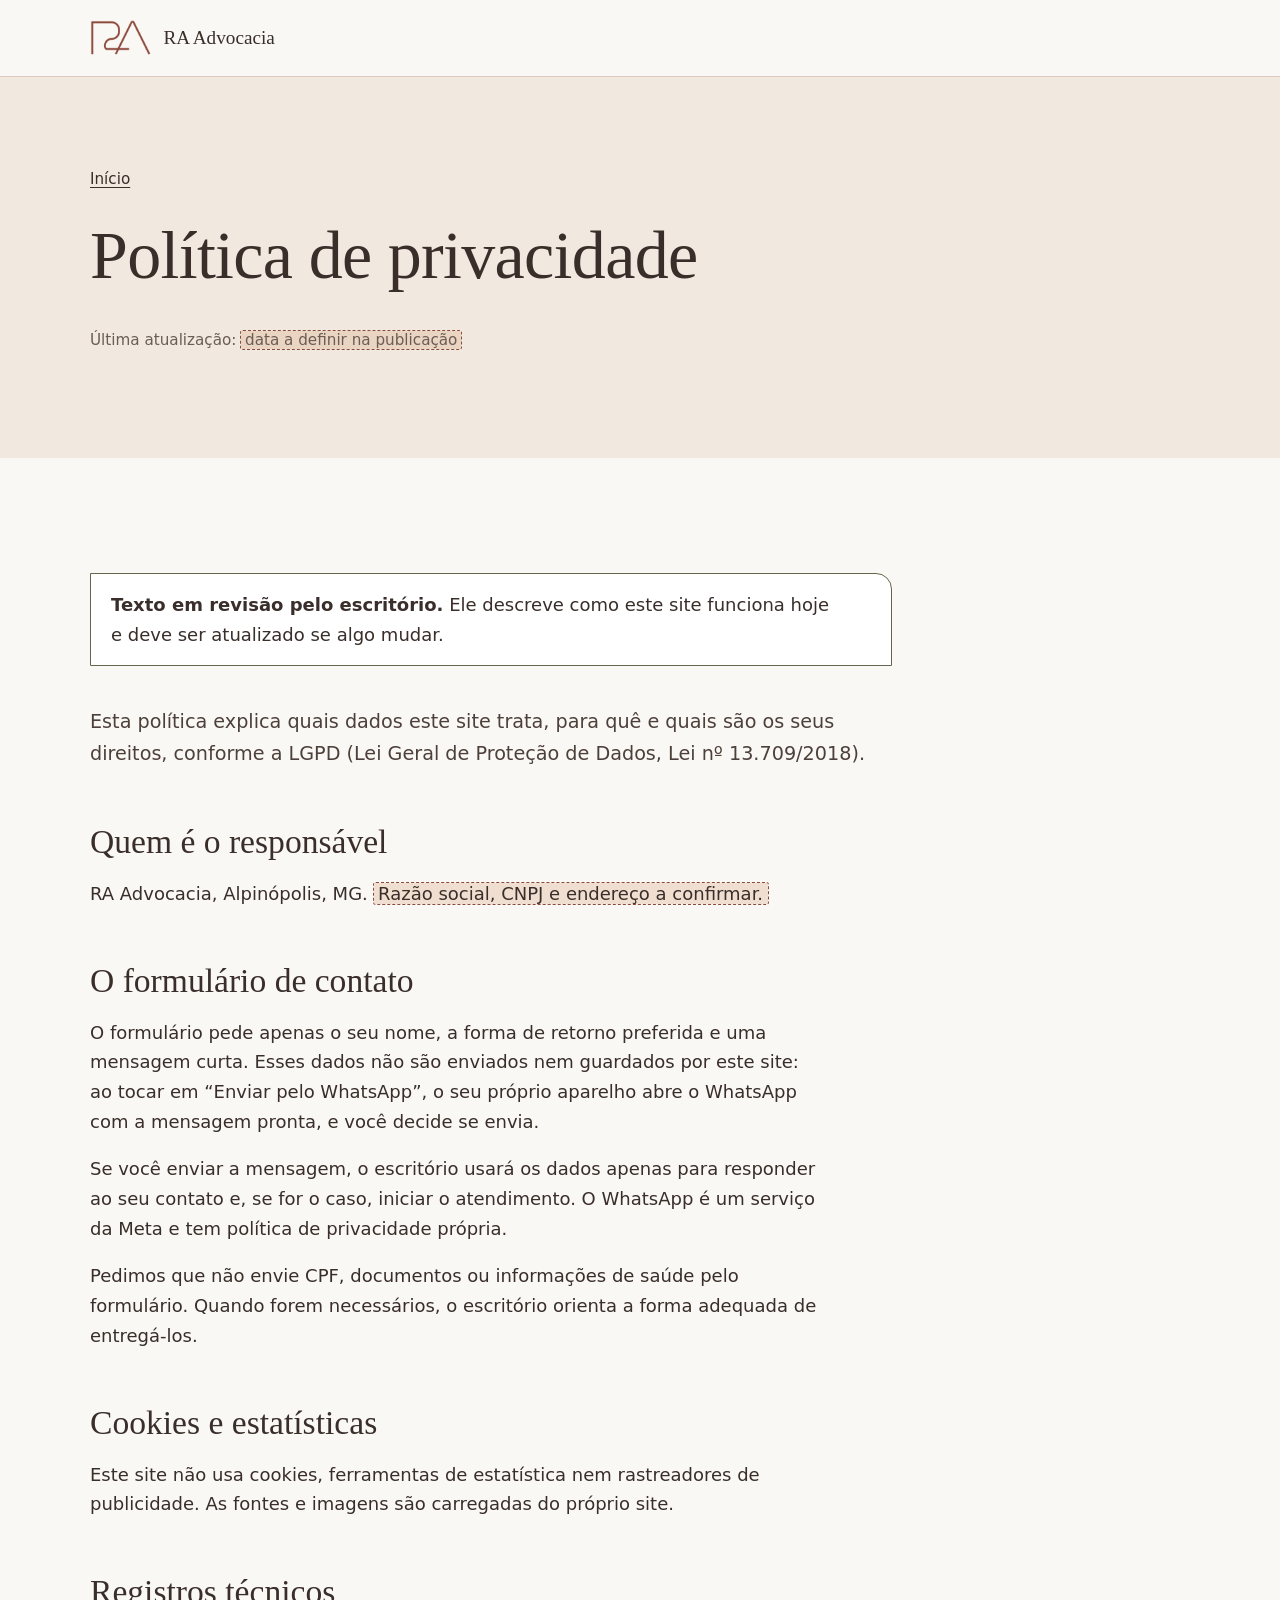
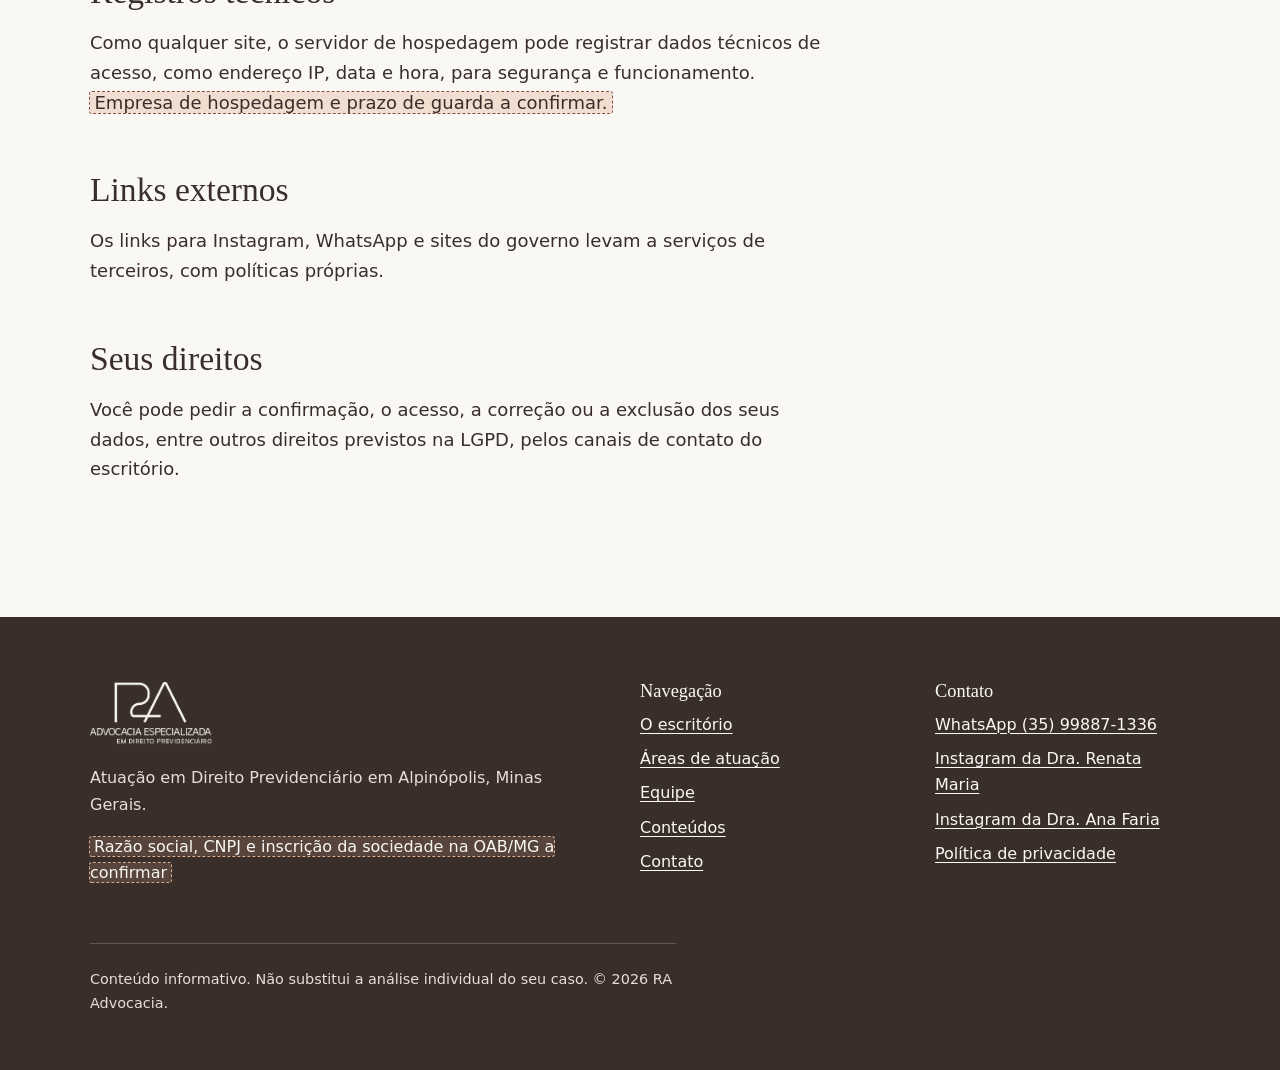
==== privacidade.html @ eb508b78 "feat: site institucional da RA Advocacia (versão de apresentação) Co-Authored-By: Claude Opus 5.5 <n" ====
<!doctype html>
<html lang="pt-BR">
<head>
<meta charset="utf-8">
<meta name="viewport" content="width=device-width, initial-scale=1">
<title>Política de privacidade | RA Advocacia</title>
<meta name="description" content="Como o site da RA Advocacia trata dados pessoais.">
<meta name="robots" content="noindex">
<link rel="canonical" href="https://paparidisbrancher.github.io/ra-advocacia/privacidade.html">
<meta property="og:type" content="website">
<meta property="og:locale" content="pt_BR">
<meta property="og:title" content="Política de privacidade | RA Advocacia">
<meta property="og:description" content="Como o site da RA Advocacia trata dados pessoais.">
<meta property="og:url" content="https://paparidisbrancher.github.io/ra-advocacia/privacidade.html">
<meta property="og:image" content="https://paparidisbrancher.github.io/ra-advocacia/assets/img/og-image.jpg">
<meta name="theme-color" content="#8C4A3C">
<link rel="icon" href="assets/img/logo-monograma-terracota.png" type="image/png">
<link rel="preload" href="assets/fonts/lora.woff2" as="font" type="font/woff2" crossorigin>
<link rel="stylesheet" href="assets/site.css">
</head>
<body>
<a class="pular" href="#conteudo">Pular para o conteúdo</a>
<header class="topo">
  <div class="contido">
    <a class="marca" href="index.html">
      <img src="assets/img/logo-monograma-terracota.png" alt="" width="696" height="408">
      <span>RA Advocacia</span>
    </a>
    <details class="menu">
      <summary>Menu</summary>
      <nav aria-label="Principal"><ul><li><a href="index.html#escritorio">O escritório</a></li><li><a href="index.html#areas">Áreas de atuação</a></li><li><a href="index.html#equipe">Equipe</a></li><li><a href="index.html#conteudos">Conteúdos</a></li><li><a href="index.html#contato">Contato</a></li></ul></nav>
    </details>
  </div>
</header>
<main id="conteudo">
<div class="cabeca-interna"><div class="contido">
  <p class="trilha"><a href="index.html">Início</a></p>
  <h1>Política de privacidade</h1>
  <p class="meta">Última atualização: <span class="pendente">data a definir na publicação</span></p>
</div></div>
<div class="secao"><div class="contido">
  <div class="revisao" role="note"><p><strong>Texto em revisão pelo escritório.</strong> Ele descreve como este site funciona hoje e deve ser atualizado se algo mudar.</p></div>
  <article class="texto">
    <p class="intro">Esta política explica quais dados este site trata, para quê e quais são os seus direitos, conforme a LGPD (Lei Geral de Proteção de Dados, Lei nº 13.709/2018).</p>
    <h2>Quem é o responsável</h2>
    <p>RA Advocacia, Alpinópolis, MG. <span class="pendente">Razão social, CNPJ e endereço a confirmar.</span></p>
    <h2>O formulário de contato</h2>
    <p>O formulário pede apenas o seu nome, a forma de retorno preferida e uma mensagem curta. Esses dados não são enviados nem guardados por este site: ao tocar em “Enviar pelo WhatsApp”, o seu próprio aparelho abre o WhatsApp com a mensagem pronta, e você decide se envia.</p>
    <p>Se você enviar a mensagem, o escritório usará os dados apenas para responder ao seu contato e, se for o caso, iniciar o atendimento. O WhatsApp é um serviço da Meta e tem política de privacidade própria.</p>
    <p>Pedimos que não envie CPF, documentos ou informações de saúde pelo formulário. Quando forem necessários, o escritório orienta a forma adequada de entregá-los.</p>
    <h2>Cookies e estatísticas</h2>
    <p>Este site não usa cookies, ferramentas de estatística nem rastreadores de publicidade. As fontes e imagens são carregadas do próprio site.</p>
    <h2>Registros técnicos</h2>
    <p>Como qualquer site, o servidor de hospedagem pode registrar dados técnicos de acesso, como endereço IP, data e hora, para segurança e funcionamento. <span class="pendente">Empresa de hospedagem e prazo de guarda a confirmar.</span></p>
    <h2>Links externos</h2>
    <p>Os links para Instagram, WhatsApp e sites do governo levam a serviços de terceiros, com políticas próprias.</p>
    <h2>Seus direitos</h2>
    <p>Você pode pedir a confirmação, o acesso, a correção ou a exclusão dos seus dados, entre outros direitos previstos na LGPD, pelos canais de contato do escritório.</p>
  </article>
</div></div>
</main>
<footer class="rodape">
  <div class="contido">
    <div>
      <img src="assets/img/logo-completa-claro.png" alt="RA Advocacia" width="1153" height="600" loading="lazy">
      <p>Atuação em Direito Previdenciário em Alpinópolis, Minas Gerais.</p>
      <p><span class="pendente">Razão social, CNPJ e inscrição da sociedade na OAB/MG a confirmar</span></p>
    </div>
    <div>
      <h2>Navegação</h2>
      <ul><li><a href="index.html#escritorio">O escritório</a></li><li><a href="index.html#areas">Áreas de atuação</a></li><li><a href="index.html#equipe">Equipe</a></li><li><a href="index.html#conteudos">Conteúdos</a></li><li><a href="index.html#contato">Contato</a></li></ul>
    </div>
    <div>
      <h2>Contato</h2>
      <ul>
        <li><a href="https://wa.me/5535998871336?text=Ol%C3%A1%2C%20gostaria%20de%20informa%C3%A7%C3%B5es%20sobre%20o%20atendimento.">WhatsApp (35) 99887-1336</a></li>
        <li><a href="https://www.instagram.com/renatamaria.adv/">Instagram da Dra. Renata Maria</a></li>
        <li><a href="https://www.instagram.com/anafaria.adv/">Instagram da Dra. Ana Faria</a></li>
        <li><a href="privacidade.html">Política de privacidade</a></li>
      </ul>
    </div>
    <p class="final">Conteúdo informativo. Não substitui a análise individual do seu caso. © 2026 RA Advocacia.</p>
  </div>
</footer>
<script src="assets/site.js" defer></script>
</body>
</html>
---- assets/site.css ----
/* RA Advocacia — estilos do site. Paleta provisória (CORES.txt); confirmar com o manual da marca. */
@font-face { font-family: "Lora"; src: url("fonts/lora.woff2") format("woff2"); font-weight: 400 700; font-display: swap; }
@font-face { font-family: "Inter"; src: url("fonts/inter.woff2") format("woff2"); font-weight: 400 600; font-display: swap; }

:root {
  --terracota: #8C4A3C;
  --terracota-escuro: #74392d;
  --marrom: #392E2A;
  --areia: #F1E8DF;
  --off: #FAF8F4;
  --oliva: #66664C;
  --pessego: #DDAE8E;
  --linha: #d9cabd;
  --canto: clamp(40px, 7vw, 112px); /* canto arredondado das artes do escritório */
  --largura: 1180px;
  --margem: clamp(16px, 4vw, 40px);
  --serif: "Lora", Georgia, serif;
  --sans: "Inter", system-ui, -apple-system, "Segoe UI", sans-serif;
}

*, *::before, *::after { box-sizing: border-box; }
html { -webkit-text-size-adjust: 100%; scroll-behavior: smooth; }
body {
  margin: 0; background: var(--off); color: var(--marrom);
  font: 400 1.125rem/1.65 var(--sans);
}
img { display: block; max-width: 100%; height: auto; }
a { color: var(--terracota); text-underline-offset: 0.2em; text-decoration-thickness: 1px; }
a:hover { color: var(--terracota-escuro); text-decoration-thickness: 2px; }
:focus-visible { outline: 3px solid var(--terracota); outline-offset: 3px; border-radius: 2px; }
.escuro :focus-visible, .rodape :focus-visible { outline-color: var(--pessego); }

h1, h2, h3 { font-family: var(--serif); font-weight: 500; line-height: 1.15; margin: 0 0 0.5em; text-wrap: balance; }
h1 { font-size: clamp(2.25rem, 1.4rem + 3.6vw, 4.25rem); letter-spacing: -0.01em; }
h2 { font-size: clamp(1.9rem, 1.4rem + 2vw, 2.9rem); }
h3 { font-size: 1.45rem; }
p { margin: 0 0 1em; max-width: 64ch; }
.contido { max-width: var(--largura); margin-inline: auto; padding-inline: var(--margem); }
.secao { padding-block: clamp(64px, 9vw, 120px); }
.secao.areia { background: var(--areia); }
.intro { font-size: 1.2rem; color: #4d403b; }
.pular { position: absolute; left: 8px; top: -60px; background: var(--marrom); color: var(--off); padding: 10px 16px; z-index: 10; }
.pular:focus { top: 8px; }

/* Marca d'água de pendência: some quando o escritório confirmar o dado */
.pendente { background: rgba(221, 174, 142, 0.35); outline: 1px dashed var(--terracota); padding: 0 0.25em; border-radius: 2px; }

/* Topo */
.topo { border-bottom: 1px solid var(--linha); background: var(--off); }
.topo .contido { display: flex; align-items: center; justify-content: space-between; gap: 24px; min-height: 76px; }
.marca { display: flex; align-items: center; gap: 12px; text-decoration: none; color: var(--marrom); }
.marca img { height: 36px; width: auto; }
.marca span { font-family: var(--serif); font-size: 1.2rem; }
.menu ul { list-style: none; margin: 0; padding: 0; display: flex; gap: clamp(16px, 2.2vw, 32px); }
.menu a { color: var(--marrom); text-decoration: none; font-size: 1rem; padding-block: 8px; }
.menu a:hover, .menu a[aria-current] { color: var(--terracota); text-decoration: underline; }
.menu summary { display: none; }
@media (max-width: 860px) {
  .menu { position: relative; }
  .menu summary {
    display: flex; align-items: center; min-height: 48px; padding: 0 18px; list-style: none; cursor: pointer;
    border: 1px solid var(--marrom); border-radius: 24px; font-size: 1rem;
  }
  .menu summary::-webkit-details-marker { display: none; }
  .menu[open] summary { background: var(--marrom); color: var(--off); }
  .menu ul {
    position: absolute; right: 0; top: calc(100% + 8px); z-index: 5; flex-direction: column; gap: 0;
    background: var(--off); border: 1px solid var(--linha); min-width: 240px; padding: 8px 0;
    box-shadow: 0 12px 32px rgba(57, 46, 42, 0.12);
  }
  .menu a { display: block; padding: 12px 20px; font-size: 1.1rem; }
  .menu:not([open]) ul { display: none; }
}
@media (min-width: 861px) { .menu ul { display: flex !important; } }

/* Hero: foto da parede do escritório + painel terracota das artes */
.hero { padding-top: clamp(24px, 4vw, 56px); padding-bottom: clamp(48px, 7vw, 96px); }
.hero .contido { display: grid; grid-template-columns: repeat(12, 1fr); align-items: end; }
.hero figure { grid-column: 7 / -1; grid-row: 1; margin: 0; }
.hero figure img { width: 100%; aspect-ratio: 4 / 5; object-fit: cover; object-position: 50% 0; }
.hero-painel {
  grid-column: 1 / 7; grid-row: 1; z-index: 1; margin-bottom: clamp(32px, 6vw, 80px);
  margin-right: -48px; /* sobrepõe só a borda da foto, sem cobrir rostos */
  background: var(--terracota); color: var(--off);
  padding: clamp(32px, 5vw, 72px) clamp(24px, 4vw, 64px);
  border-radius: 0 var(--canto) 0 0;
  animation: entra 0.9s cubic-bezier(0.2, 0.7, 0.2, 1) both;
}
.hero-painel h1 { color: var(--off); }
.hero-painel p { font-size: 1.2rem; color: #f3e6dc; }
.hero-links { display: flex; flex-wrap: wrap; gap: 12px 28px; margin-top: 28px; }
.hero-links a { color: var(--off); font-weight: 500; min-height: 44px; display: inline-flex; align-items: center; }
@keyframes entra { from { opacity: 0; transform: translateY(24px); } }
@media (max-width: 860px) {
  .hero { padding-top: 0; }
  .hero .contido { display: block; padding-inline: 0; }
  .hero figure img { aspect-ratio: 4 / 5; max-height: 70vh; }
  .hero-painel { margin: -32px var(--margem) 0; }
}

/* Escritório */
.dois { display: grid; grid-template-columns: 5fr 6fr; gap: clamp(32px, 6vw, 96px); align-items: center; }
.foto-canto { border-radius: 0 var(--canto) 0 0; overflow: hidden; }
.foto-canto img { width: 100%; aspect-ratio: 4 / 5; object-fit: cover; }
.compromissos { list-style: none; padding: 0; margin: 28px 0 0; border-top: 1px solid var(--linha); }
.compromissos li { padding: 16px 0; border-bottom: 1px solid var(--linha); }
.compromissos strong { font-family: var(--serif); font-weight: 500; font-size: 1.2rem; display: block; color: var(--terracota); }
@media (max-width: 860px) { .dois { grid-template-columns: 1fr; } .foto-canto img { aspect-ratio: 1; } }

/* Passos do atendimento (sequência real) */
.passos { list-style: none; counter-reset: passo; padding: 0; margin: 40px 0 0; display: grid; grid-template-columns: repeat(3, 1fr); gap: 32px; }
.passos li { counter-increment: passo; border-top: 2px solid var(--terracota); padding-top: 20px; }
.passos li::before { content: counter(passo); font-family: var(--serif); font-size: 2.6rem; line-height: 1; color: var(--terracota); display: block; margin-bottom: 12px; }
@media (max-width: 760px) { .passos { grid-template-columns: 1fr; } }

/* Áreas em lista */
.areas { list-style: none; padding: 0; margin: 40px 0 0; border-top: 1px solid var(--marrom); }
.areas li { border-bottom: 1px solid var(--linha); }
.areas a {
  display: grid; grid-template-columns: minmax(0, 5fr) minmax(0, 6fr) auto; gap: 8px 40px; align-items: baseline;
  padding: 28px 0; color: var(--marrom); text-decoration: none;
}
.areas h3 { margin: 0; }
.areas p { margin: 0; color: #5a4c46; }
.areas .ler { color: var(--terracota); font-weight: 500; white-space: nowrap; text-decoration: underline; text-decoration-thickness: 1px; }
.areas a:hover h3 { color: var(--terracota); }
.areas a:hover .ler { text-decoration-thickness: 2px; }
@media (max-width: 760px) { .areas a { grid-template-columns: 1fr; } }

/* Equipe */
.socias { display: grid; grid-template-columns: 1fr 1fr; gap: clamp(32px, 5vw, 72px); margin-top: 48px; }
.pessoa img { width: 100%; aspect-ratio: 1; object-fit: cover; border-radius: 0 var(--canto) 0 0; background: var(--areia); }
.pessoa h3 { margin: 24px 0 4px; font-size: 1.7rem; }
.funcao { color: var(--oliva); font-weight: 500; margin-bottom: 12px; }
.equipe-apoio { display: grid; grid-template-columns: repeat(2, minmax(0, 260px)); gap: 32px; margin-top: 56px; padding-top: 40px; border-top: 1px solid var(--linha); }
.equipe-apoio img { width: 100%; aspect-ratio: 5 / 6; object-fit: cover; object-position: 50% 15%; }
.equipe-apoio h3 { font-size: 1.25rem; margin: 16px 0 2px; }
.equipe-apoio p { font-size: 1rem; margin: 0; }
@media (max-width: 760px) { .socias { grid-template-columns: 1fr; } .equipe-apoio { grid-template-columns: 1fr 1fr; gap: 16px; } }

/* Conteúdos */
.artigos { list-style: none; padding: 0; margin: 40px 0 0; display: grid; grid-template-columns: repeat(3, 1fr); gap: 32px; }
.artigos li { border-top: 1px solid var(--marrom); padding-top: 20px; }
.artigos h3 { font-size: 1.3rem; }
.artigos h3 a { color: var(--marrom); text-decoration: none; }
.artigos h3 a:hover { color: var(--terracota); text-decoration: underline; }
.selo { display: inline-block; font-size: 0.85rem; color: var(--oliva); border: 1px solid var(--oliva); border-radius: 20px; padding: 2px 10px; margin-bottom: 12px; }
@media (max-width: 860px) { .artigos { grid-template-columns: 1fr; } }

/* Contato */
.contato-grade { display: grid; grid-template-columns: 6fr 5fr; gap: clamp(40px, 6vw, 96px); margin-top: 40px; }
.dados dl { margin: 0; }
.dados dt { font-family: var(--serif); font-size: 1.1rem; color: var(--terracota); margin-top: 20px; }
.dados dd { margin: 2px 0 0; }
.botao {
  display: inline-flex; align-items: center; justify-content: center; min-height: 52px; padding: 0 28px;
  background: var(--terracota); color: var(--off); border: 0; border-radius: 0 26px 0 0;
  font: 500 1.05rem var(--sans); text-decoration: none; cursor: pointer;
}
.botao:hover { background: var(--terracota-escuro); color: var(--off); }
form { display: grid; gap: 22px; }
label, legend { font-weight: 500; display: block; margin-bottom: 6px; }
.dica { font-size: 0.95rem; color: #6b5c55; display: block; margin-top: -2px; margin-bottom: 6px; }
input[type="text"], textarea {
  width: 100%; font: inherit; color: inherit; background: #fff; border: 1px solid #a8968b; border-radius: 4px;
  padding: 12px 14px; min-height: 52px;
}
textarea { min-height: 140px; resize: vertical; }
input:focus-visible, textarea:focus-visible { outline: 3px solid var(--terracota); outline-offset: 1px; border-color: var(--terracota); }
[aria-invalid="true"] { border-color: #a3261b; border-width: 2px; }
.erro { color: #a3261b; font-size: 0.95rem; margin-top: 6px; display: block; }
.erro:empty { display: none; }
fieldset { border: 0; padding: 0; margin: 0; }
.opcoes { display: flex; flex-wrap: wrap; gap: 8px 24px; }
.opcoes label { font-weight: 400; display: inline-flex; align-items: center; gap: 10px; min-height: 44px; margin: 0; }
.opcoes input { width: 22px; height: 22px; accent-color: var(--terracota); }
.aviso-form { font-size: 0.95rem; color: #5a4c46; margin: 0; }
.status { padding: 16px 18px; border: 1px solid var(--oliva); border-radius: 0 16px 0 0; background: var(--off); }
.status:empty { display: none; }

/* Páginas internas */
.cabeca-interna { background: var(--areia); padding-block: clamp(48px, 7vw, 96px); }
.cabeca-interna h1 { max-width: 20ch; }
.trilha { font-size: 0.95rem; margin-bottom: 24px; }
.trilha a { color: var(--marrom); }
.texto { max-width: 70ch; }
.texto h2 { font-size: clamp(1.6rem, 1.3rem + 1.2vw, 2.1rem); margin-top: 1.6em; }
.texto ul { padding-left: 1.2em; }
.texto li { margin-bottom: 0.4em; }
.revisao { border: 1px solid var(--oliva); border-radius: 0 16px 0 0; background: #fff; padding: 16px 20px; margin: 0 0 40px; max-width: 70ch; }
.revisao p { margin: 0; }
.perguntas { margin-top: 24px; border-top: 1px solid var(--linha); }
.perguntas details { border-bottom: 1px solid var(--linha); }
.perguntas summary { cursor: pointer; padding: 18px 0; font-family: var(--serif); font-size: 1.2rem; min-height: 44px; }
.perguntas details[open] summary { color: var(--terracota); }
.perguntas details p { margin-bottom: 20px; }
.chamada { background: var(--terracota); color: var(--off); border-radius: 0 var(--canto) 0 0; padding: clamp(32px, 5vw, 56px); margin-top: 56px; }
.chamada h2 { color: var(--off); margin-top: 0; }
.chamada a { color: var(--off); font-weight: 500; }
.meta { font-size: 0.95rem; color: #6b5c55; }

/* Rodapé */
.rodape { background: var(--marrom); color: #e9ded5; padding-block: 64px 40px; font-size: 1rem; }
.rodape a { color: var(--off); }
.rodape .contido { display: grid; grid-template-columns: 2fr 1fr 1fr; gap: 40px; }
.rodape img { height: 64px; width: auto; margin-bottom: 20px; }
.rodape h2 { font-size: 1.15rem; color: var(--off); }
.rodape ul { list-style: none; padding: 0; margin: 0; }
.rodape li { margin-bottom: 8px; }
.rodape .pendente { color: var(--off); outline-color: var(--pessego); background: rgba(221, 174, 142, 0.18); }
.rodape .final { grid-column: 1 / -1; border-top: 1px solid rgba(250, 248, 244, 0.2); padding-top: 24px; font-size: 0.9rem; }
@media (max-width: 760px) { .rodape .contido { grid-template-columns: 1fr; } }

@media (prefers-reduced-motion: reduce) {
  html { scroll-behavior: auto; }
  *, *::before, *::after { animation: none !important; transition: none !important; }
}
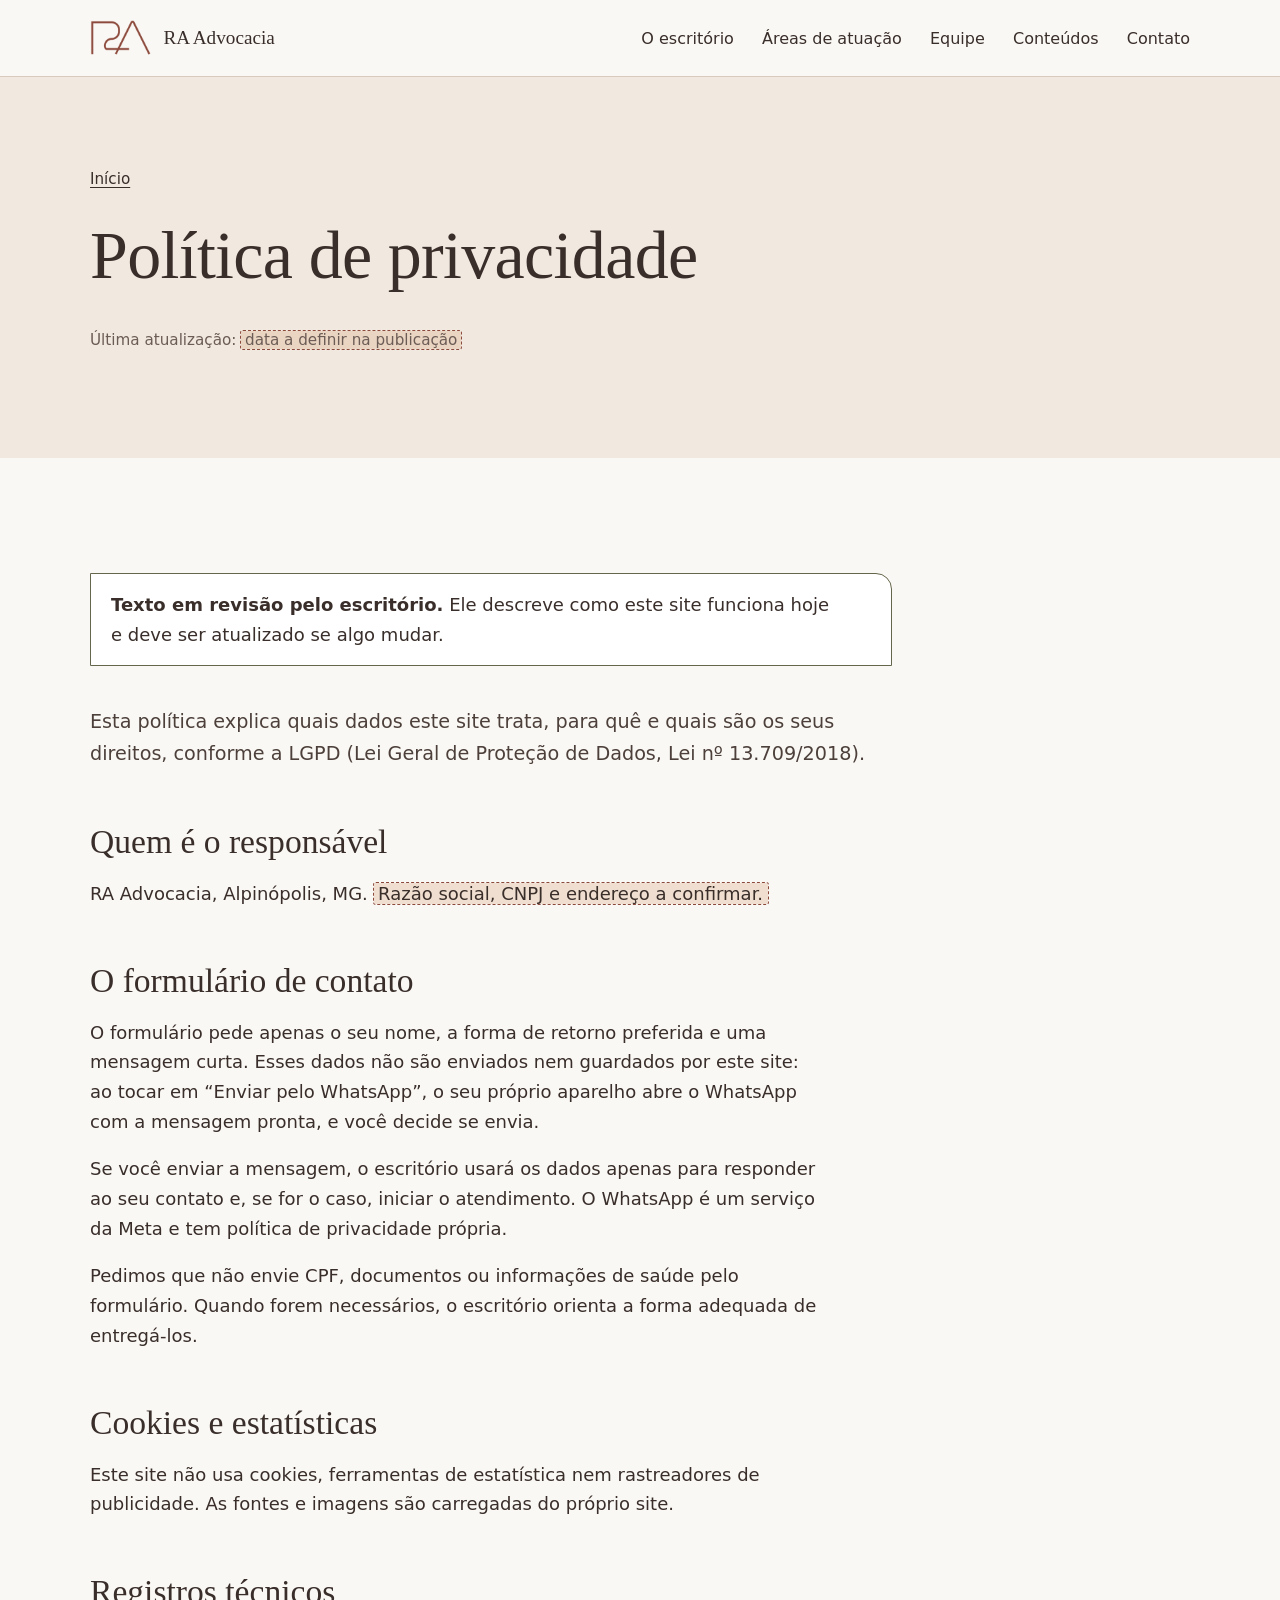
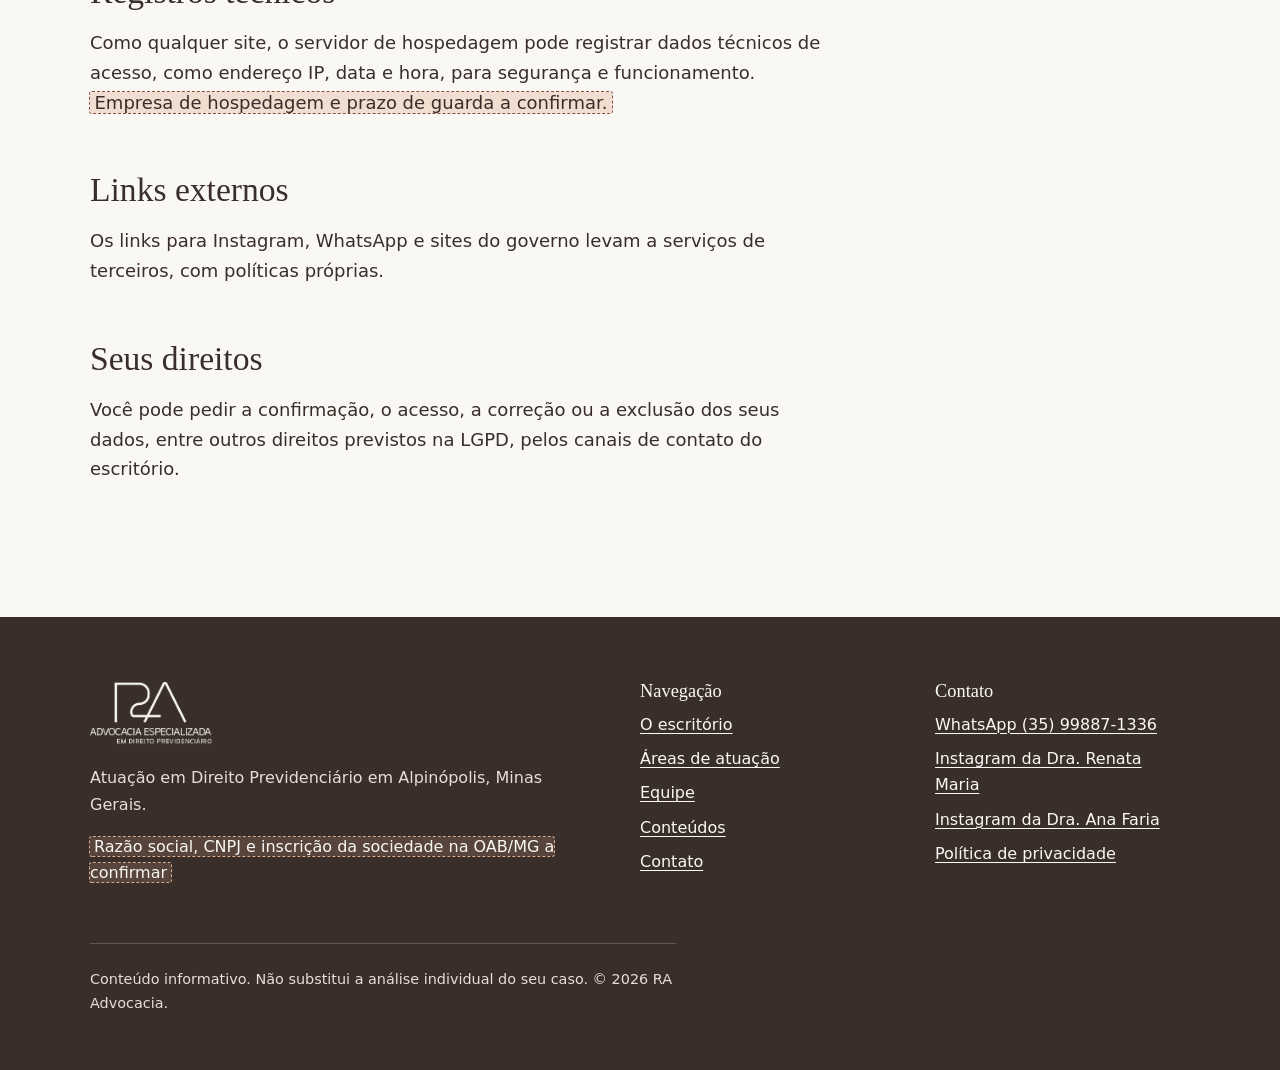
==== commit 72496550: "fix: menu visível no computador, foco visível no painel e contato em uma coluna no celular Auditoria" ====
--- a/privacidade.html
+++ b/privacidade.html
@@ -14,6 +14,7 @@
 <meta property="og:url" content="https://paparidisbrancher.github.io/ra-advocacia/privacidade.html">
 <meta property="og:image" content="https://paparidisbrancher.github.io/ra-advocacia/assets/img/og-image.jpg">
 <meta name="theme-color" content="#8C4A3C">
+<script>document.documentElement.classList.add("js")</script>
 <link rel="icon" href="assets/img/logo-monograma-terracota.png" type="image/png">
 <link rel="preload" href="assets/fonts/lora.woff2" as="font" type="font/woff2" crossorigin>
 <link rel="stylesheet" href="assets/site.css">
@@ -26,10 +27,10 @@
       <img src="assets/img/logo-monograma-terracota.png" alt="" width="696" height="408">
       <span>RA Advocacia</span>
     </a>
-    <details class="menu">
-      <summary>Menu</summary>
-      <nav aria-label="Principal"><ul><li><a href="index.html#escritorio">O escritório</a></li><li><a href="index.html#areas">Áreas de atuação</a></li><li><a href="index.html#equipe">Equipe</a></li><li><a href="index.html#conteudos">Conteúdos</a></li><li><a href="index.html#contato">Contato</a></li></ul></nav>
-    </details>
+    <nav class="menu" aria-label="Principal">
+      <button class="menu-botao" type="button" aria-expanded="false" aria-controls="menu-lista">Menu</button>
+      <ul id="menu-lista"><li><a href="index.html#escritorio">O escritório</a></li><li><a href="index.html#areas">Áreas de atuação</a></li><li><a href="index.html#equipe">Equipe</a></li><li><a href="index.html#conteudos">Conteúdos</a></li><li><a href="index.html#contato">Contato</a></li></ul>
+    </nav>
   </div>
 </header>
 <main id="conteudo">
--- a/assets/site.css
+++ b/assets/site.css
@@ -28,7 +28,8 @@
 a { color: var(--terracota); text-underline-offset: 0.2em; text-decoration-thickness: 1px; }
 a:hover { color: var(--terracota-escuro); text-decoration-thickness: 2px; }
 :focus-visible { outline: 3px solid var(--terracota); outline-offset: 3px; border-radius: 2px; }
-.escuro :focus-visible, .rodape :focus-visible { outline-color: var(--pessego); }
+.hero-painel :focus-visible, .chamada :focus-visible { outline-color: var(--off); }
+.rodape :focus-visible { outline-color: var(--pessego); }
 
 h1, h2, h3 { font-family: var(--serif); font-weight: 500; line-height: 1.15; margin: 0 0 0.5em; text-wrap: balance; }
 h1 { font-size: clamp(2.25rem, 1.4rem + 3.6vw, 4.25rem); letter-spacing: -0.01em; }
@@ -54,24 +55,25 @@
 .menu ul { list-style: none; margin: 0; padding: 0; display: flex; gap: clamp(16px, 2.2vw, 32px); }
 .menu a { color: var(--marrom); text-decoration: none; font-size: 1rem; padding-block: 8px; }
 .menu a:hover, .menu a[aria-current] { color: var(--terracota); text-decoration: underline; }
-.menu summary { display: none; }
+.menu-botao { display: none; }
 @media (max-width: 860px) {
   .menu { position: relative; }
-  .menu summary {
-    display: flex; align-items: center; min-height: 48px; padding: 0 18px; list-style: none; cursor: pointer;
-    border: 1px solid var(--marrom); border-radius: 24px; font-size: 1rem;
+  .menu-botao {
+    display: flex; align-items: center; min-height: 48px; padding: 0 18px; cursor: pointer;
+    background: none; color: var(--marrom); border: 1px solid var(--marrom); border-radius: 24px; font: inherit; font-size: 1rem;
   }
-  .menu summary::-webkit-details-marker { display: none; }
-  .menu[open] summary { background: var(--marrom); color: var(--off); }
+  .menu-botao[aria-expanded="true"] { background: var(--marrom); color: var(--off); }
   .menu ul {
     position: absolute; right: 0; top: calc(100% + 8px); z-index: 5; flex-direction: column; gap: 0;
     background: var(--off); border: 1px solid var(--linha); min-width: 240px; padding: 8px 0;
-    box-shadow: 0 12px 32px rgba(57, 46, 42, 0.12);
+    box-shadow: 0 8px 24px rgba(57, 46, 42, 0.05);
   }
   .menu a { display: block; padding: 12px 20px; font-size: 1.1rem; }
-  .menu:not([open]) ul { display: none; }
-}
-@media (min-width: 861px) { .menu ul { display: flex !important; } }
+  /* Sem JS o botão não funciona, então a lista só se esconde quando o JS está ativo. */
+  .js .menu-botao[aria-expanded="false"] + ul { display: none; }
+  html:not(.js) .menu-botao { display: none; }
+  html:not(.js) .menu ul { position: static; box-shadow: none; }
+}
 
 /* Hero: foto da parede do escritório + painel terracota das artes */
 .hero { padding-top: clamp(24px, 4vw, 56px); padding-bottom: clamp(48px, 7vw, 96px); }
@@ -148,7 +150,8 @@
 @media (max-width: 860px) { .artigos { grid-template-columns: 1fr; } }
 
 /* Contato */
-.contato-grade { display: grid; grid-template-columns: 6fr 5fr; gap: clamp(40px, 6vw, 96px); margin-top: 40px; }
+.contato-grade { display: grid; grid-template-columns: minmax(0, 6fr) minmax(0, 5fr); gap: clamp(40px, 6vw, 96px); margin-top: 40px; }
+@media (max-width: 760px) { .contato-grade { grid-template-columns: minmax(0, 1fr); } }
 .dados dl { margin: 0; }
 .dados dt { font-family: var(--serif); font-size: 1.1rem; color: var(--terracota); margin-top: 20px; }
 .dados dd { margin: 2px 0 0; }
@@ -158,6 +161,12 @@
   font: 500 1.05rem var(--sans); text-decoration: none; cursor: pointer;
 }
 .botao:hover { background: var(--terracota-escuro); color: var(--off); }
+.botao.secundario { background: transparent; color: var(--terracota); border: 1px solid var(--terracota); }
+.botao.secundario:hover { background: var(--terracota); color: var(--off); }
+@media (prefers-reduced-motion: no-preference) {
+  .botao { transition: scale 150ms ease-out; }
+  .botao:active { scale: 0.96; }
+}
 form { display: grid; gap: 22px; }
 label, legend { font-weight: 500; display: block; margin-bottom: 6px; }
 .dica { font-size: 0.95rem; color: #6b5c55; display: block; margin-top: -2px; margin-bottom: 6px; }
@@ -191,8 +200,14 @@
 .revisao p { margin: 0; }
 .perguntas { margin-top: 24px; border-top: 1px solid var(--linha); }
 .perguntas details { border-bottom: 1px solid var(--linha); }
-.perguntas summary { cursor: pointer; padding: 18px 0; font-family: var(--serif); font-size: 1.2rem; min-height: 44px; }
+.perguntas summary {
+  cursor: pointer; padding: 18px 0; font-family: var(--serif); font-size: 1.2rem; min-height: 44px;
+  list-style: none; display: flex; justify-content: space-between; gap: 24px;
+}
+.perguntas summary::-webkit-details-marker { display: none; }
+.perguntas summary::after { content: "+"; font-family: var(--sans); color: var(--terracota); flex: none; }
 .perguntas details[open] summary { color: var(--terracota); }
+.perguntas details[open] summary::after { content: "\2212"; }
 .perguntas details p { margin-bottom: 20px; }
 .chamada { background: var(--terracota); color: var(--off); border-radius: 0 var(--canto) 0 0; padding: clamp(32px, 5vw, 56px); margin-top: 56px; }
 .chamada h2 { color: var(--off); margin-top: 0; }
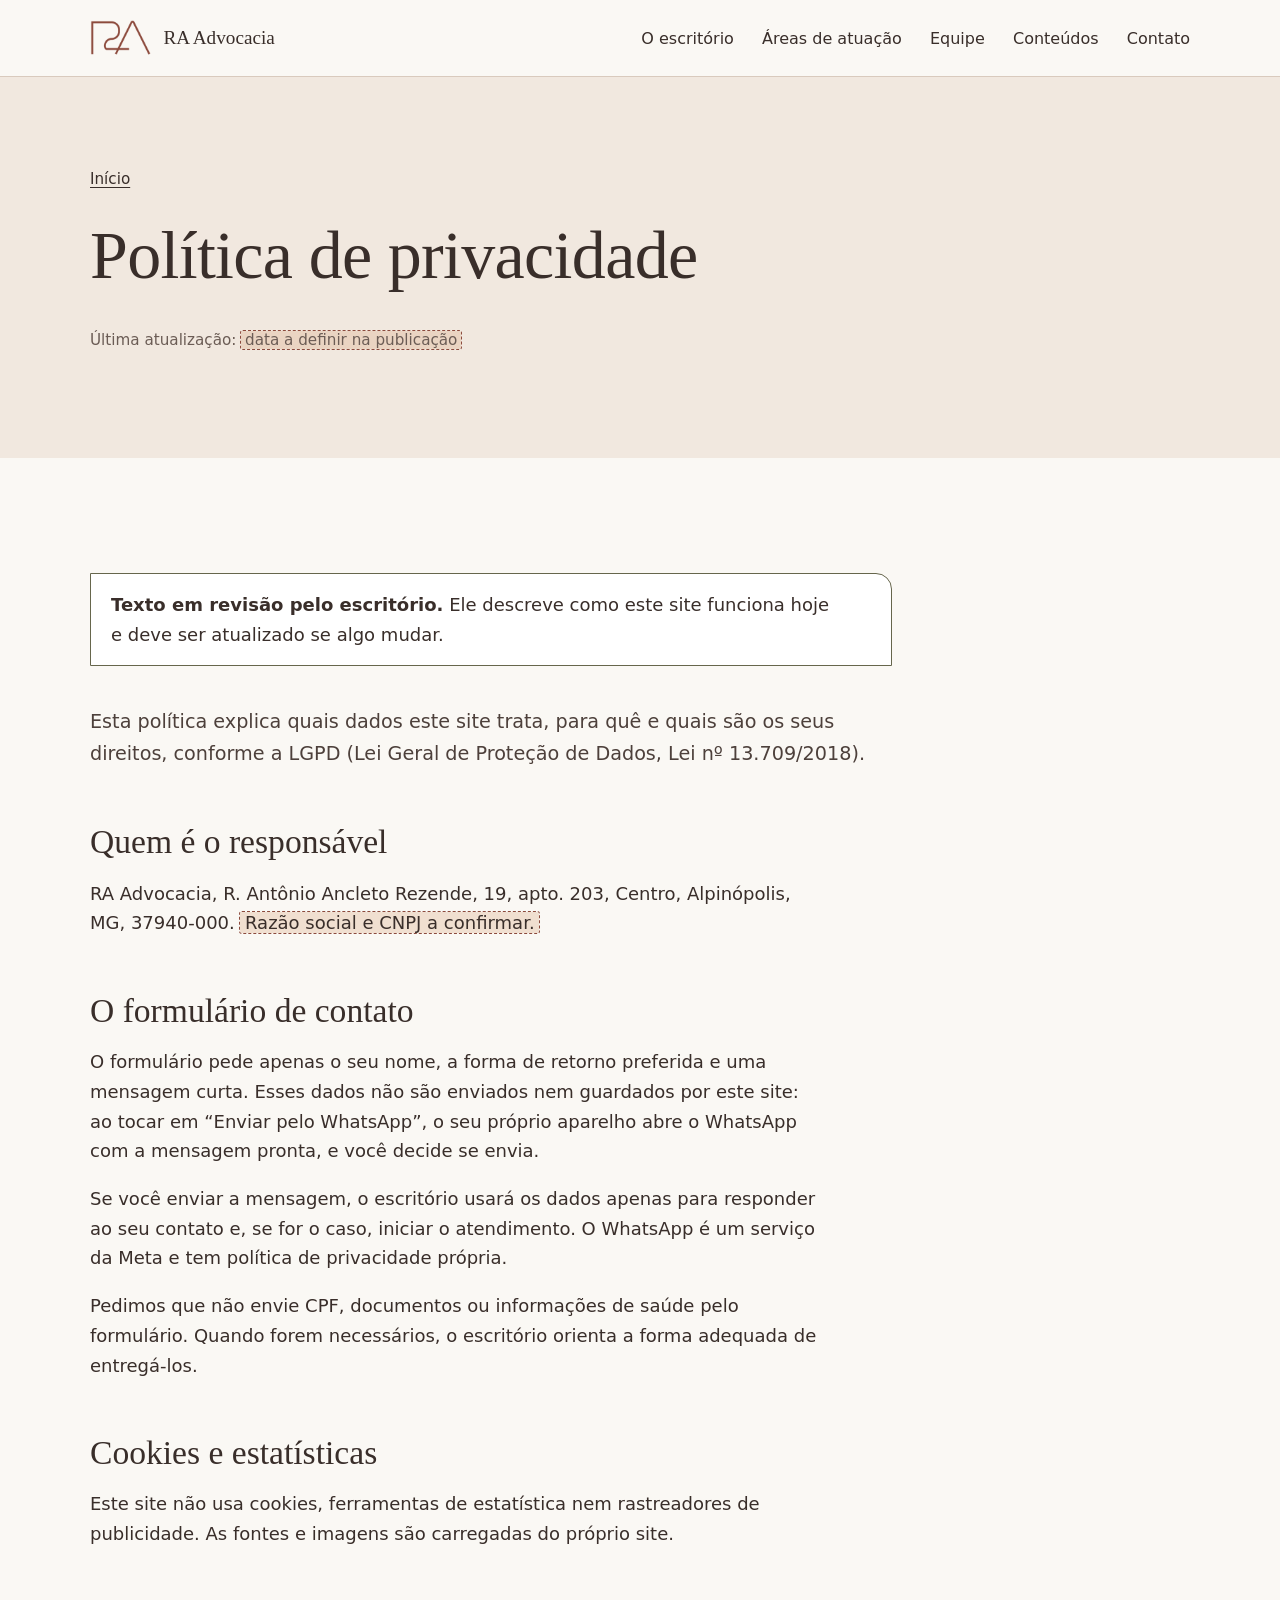
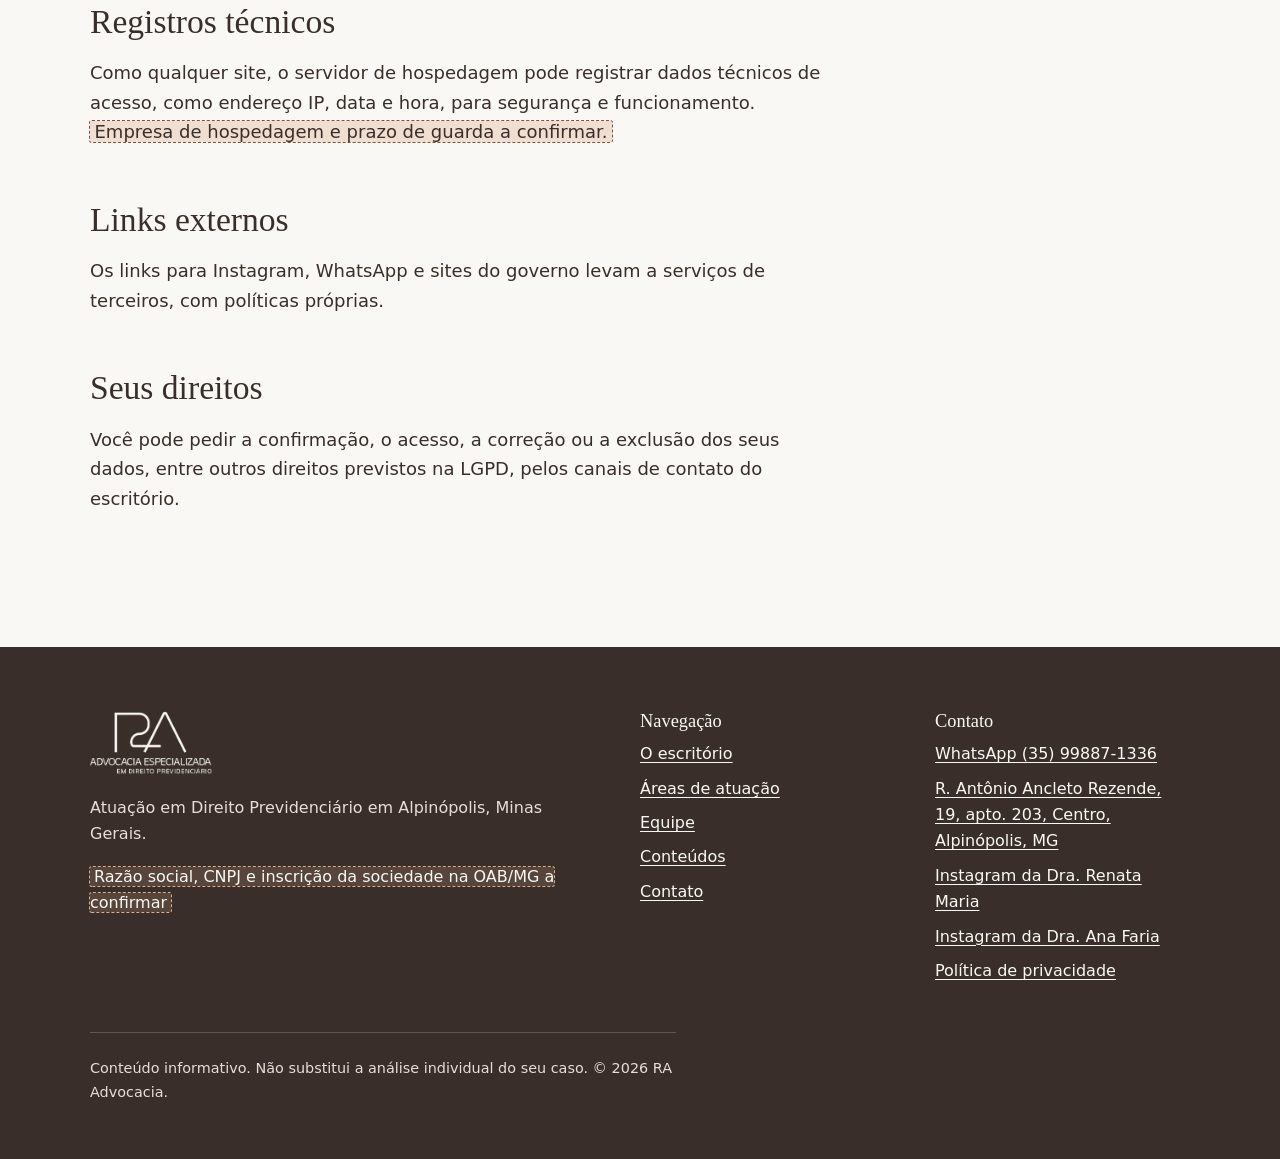
==== commit 1e3ffa24: "feat: endereço, nomes e foto do escritório a partir do perfil no Google Co-Authored-By: Claude Opus " ====
--- a/privacidade.html
+++ b/privacidade.html
@@ -44,7 +44,7 @@
   <article class="texto">
     <p class="intro">Esta política explica quais dados este site trata, para quê e quais são os seus direitos, conforme a LGPD (Lei Geral de Proteção de Dados, Lei nº 13.709/2018).</p>
     <h2>Quem é o responsável</h2>
-    <p>RA Advocacia, Alpinópolis, MG. <span class="pendente">Razão social, CNPJ e endereço a confirmar.</span></p>
+    <p>RA Advocacia, R. Antônio Ancleto Rezende, 19, apto. 203, Centro, Alpinópolis, MG, 37940-000. <span class="pendente">Razão social e CNPJ a confirmar.</span></p>
     <h2>O formulário de contato</h2>
     <p>O formulário pede apenas o seu nome, a forma de retorno preferida e uma mensagem curta. Esses dados não são enviados nem guardados por este site: ao tocar em “Enviar pelo WhatsApp”, o seu próprio aparelho abre o WhatsApp com a mensagem pronta, e você decide se envia.</p>
     <p>Se você enviar a mensagem, o escritório usará os dados apenas para responder ao seu contato e, se for o caso, iniciar o atendimento. O WhatsApp é um serviço da Meta e tem política de privacidade própria.</p>
@@ -75,6 +75,7 @@
       <h2>Contato</h2>
       <ul>
         <li><a href="https://wa.me/5535998871336?text=Ol%C3%A1%2C%20gostaria%20de%20informa%C3%A7%C3%B5es%20sobre%20o%20atendimento.">WhatsApp (35) 99887-1336</a></li>
+        <li><a href="https://maps.google.com/?cid=9352116726334135630">R. Antônio Ancleto Rezende, 19, apto. 203, Centro, Alpinópolis, MG</a></li>
         <li><a href="https://www.instagram.com/renatamaria.adv/">Instagram da Dra. Renata Maria</a></li>
         <li><a href="https://www.instagram.com/anafaria.adv/">Instagram da Dra. Ana Faria</a></li>
         <li><a href="privacidade.html">Política de privacidade</a></li>
--- a/assets/site.css
+++ b/assets/site.css
@@ -79,7 +79,7 @@
 .hero { padding-top: clamp(24px, 4vw, 56px); padding-bottom: clamp(48px, 7vw, 96px); }
 .hero .contido { display: grid; grid-template-columns: repeat(12, 1fr); align-items: end; }
 .hero figure { grid-column: 7 / -1; grid-row: 1; margin: 0; }
-.hero figure img { width: 100%; aspect-ratio: 4 / 5; object-fit: cover; object-position: 50% 0; }
+.hero figure img { width: 100%; aspect-ratio: 4 / 5; object-fit: cover; object-position: 50% 35%; }
 .hero-painel {
   grid-column: 1 / 7; grid-row: 1; z-index: 1; margin-bottom: clamp(32px, 6vw, 80px);
   margin-right: -48px; /* sobrepõe só a borda da foto, sem cobrir rostos */
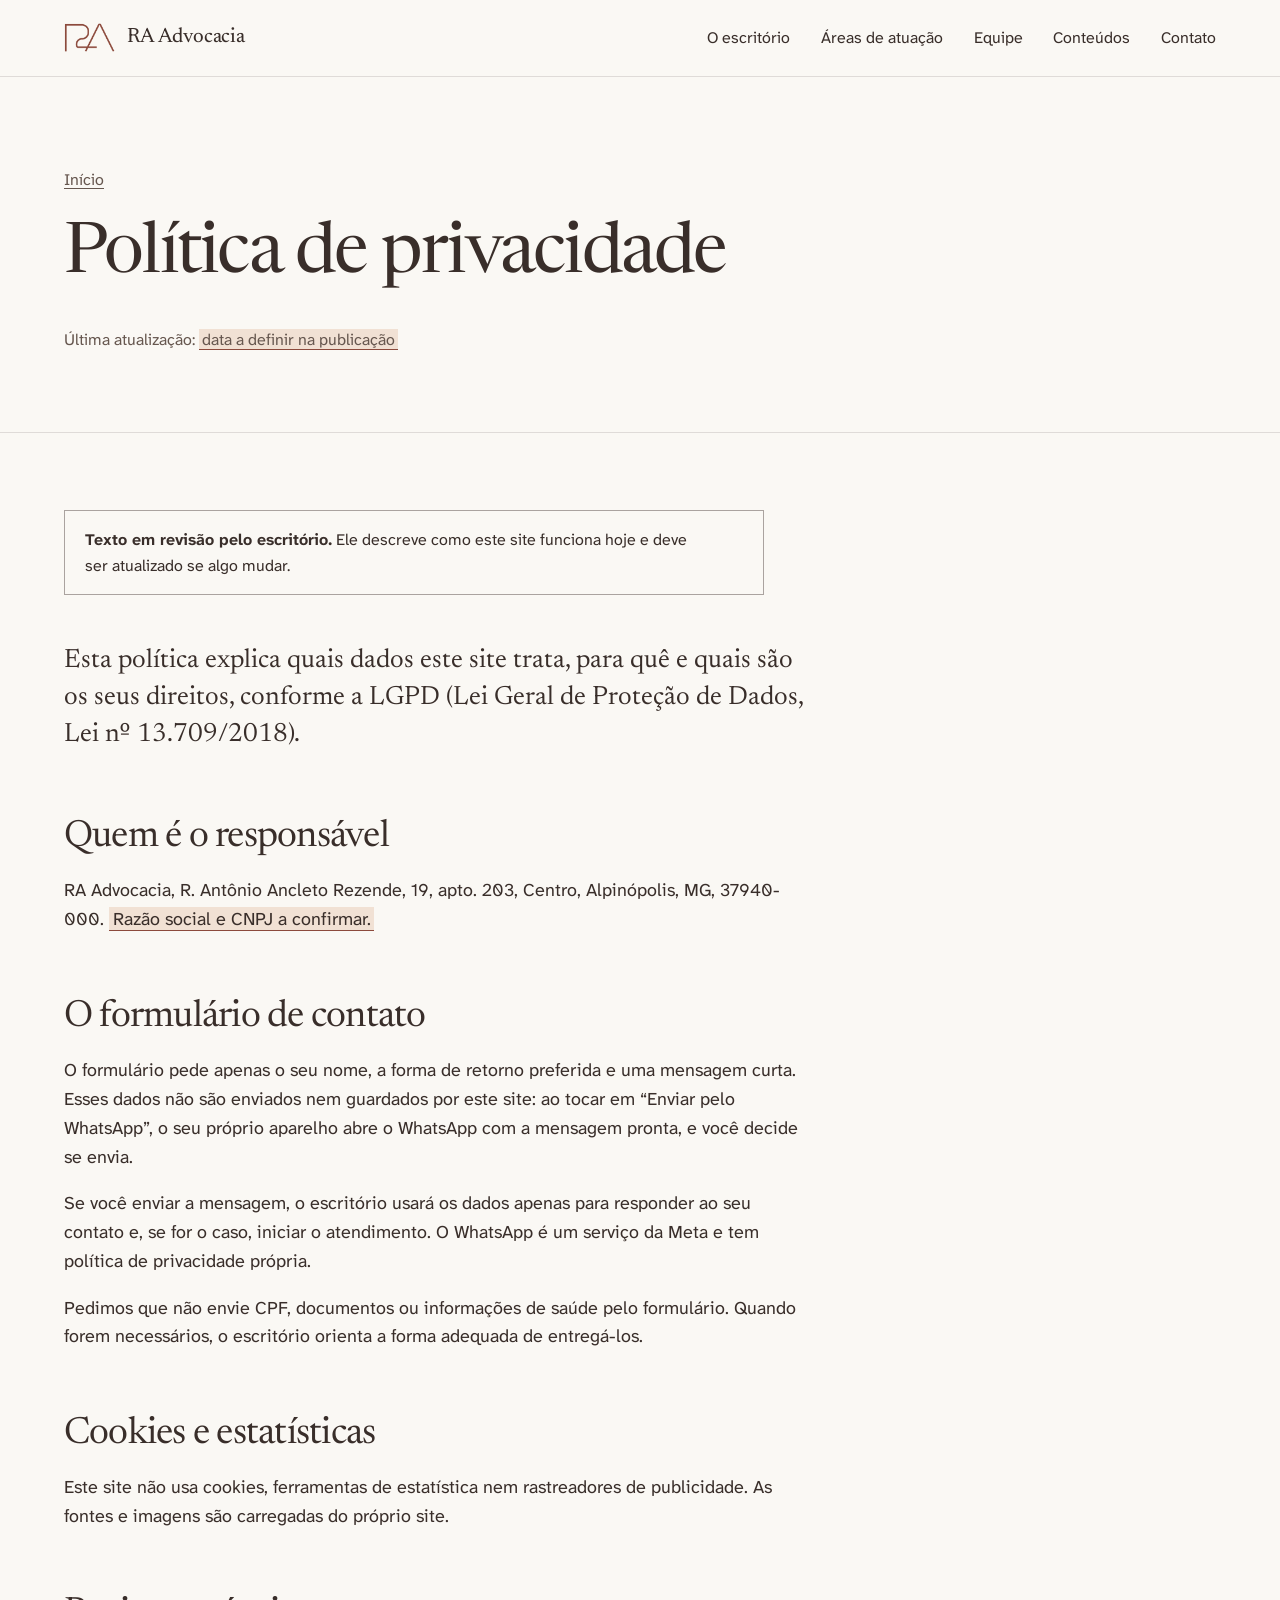
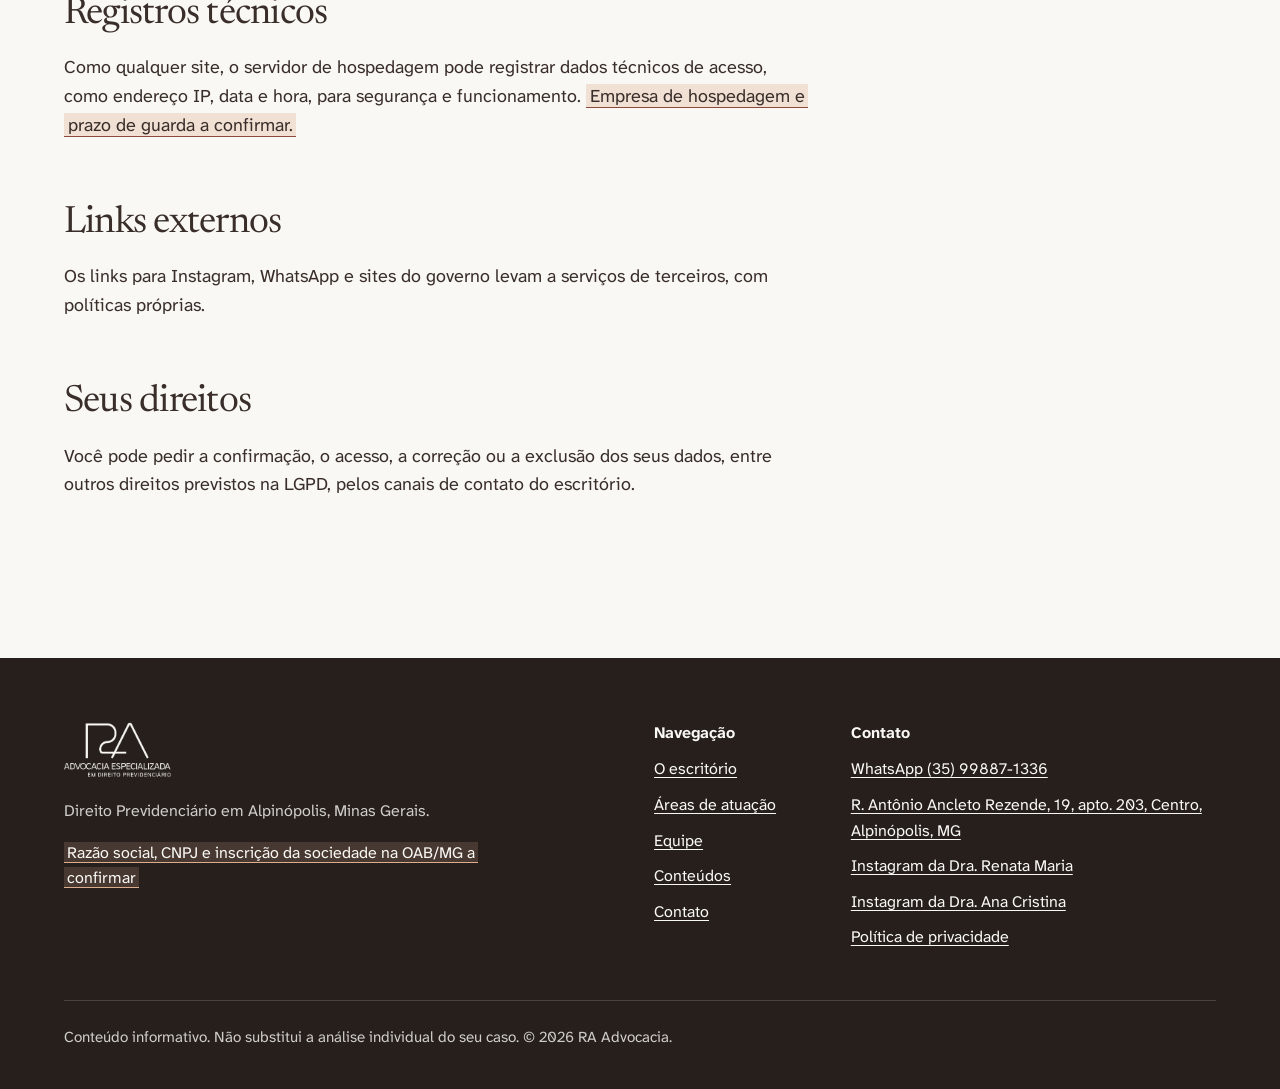
==== commit bf466857: "feat: novo visual editorial com fotos do Google e do ensaio Tipografia Newsreader + Atkinson Hyperle" ====
--- a/privacidade.html
+++ b/privacidade.html
@@ -16,7 +16,8 @@
 <meta name="theme-color" content="#8C4A3C">
 <script>document.documentElement.classList.add("js")</script>
 <link rel="icon" href="assets/img/logo-monograma-terracota.png" type="image/png">
-<link rel="preload" href="assets/fonts/lora.woff2" as="font" type="font/woff2" crossorigin>
+<link rel="preload" href="assets/fonts/newsreader.woff2" as="font" type="font/woff2" crossorigin>
+<link rel="preload" href="assets/fonts/atkinson-hyperlegible-next.woff2" as="font" type="font/woff2" crossorigin>
 <link rel="stylesheet" href="assets/site.css">
 </head>
 <body>
@@ -39,7 +40,7 @@
   <h1>Política de privacidade</h1>
   <p class="meta">Última atualização: <span class="pendente">data a definir na publicação</span></p>
 </div></div>
-<div class="secao"><div class="contido">
+<div class="interna"><div class="contido grade">
   <div class="revisao" role="note"><p><strong>Texto em revisão pelo escritório.</strong> Ele descreve como este site funciona hoje e deve ser atualizado se algo mudar.</p></div>
   <article class="texto">
     <p class="intro">Esta política explica quais dados este site trata, para quê e quais são os seus direitos, conforme a LGPD (Lei Geral de Proteção de Dados, Lei nº 13.709/2018).</p>
@@ -61,23 +62,23 @@
 </div></div>
 </main>
 <footer class="rodape">
-  <div class="contido">
-    <div>
+  <div class="contido grade">
+    <div class="rodape-marca">
       <img src="assets/img/logo-completa-claro.png" alt="RA Advocacia" width="1153" height="600" loading="lazy">
-      <p>Atuação em Direito Previdenciário em Alpinópolis, Minas Gerais.</p>
+      <p>Direito Previdenciário em Alpinópolis, Minas Gerais.</p>
       <p><span class="pendente">Razão social, CNPJ e inscrição da sociedade na OAB/MG a confirmar</span></p>
     </div>
-    <div>
+    <nav class="rodape-nav" aria-label="Rodapé">
       <h2>Navegação</h2>
       <ul><li><a href="index.html#escritorio">O escritório</a></li><li><a href="index.html#areas">Áreas de atuação</a></li><li><a href="index.html#equipe">Equipe</a></li><li><a href="index.html#conteudos">Conteúdos</a></li><li><a href="index.html#contato">Contato</a></li></ul>
-    </div>
-    <div>
+    </nav>
+    <div class="rodape-contato">
       <h2>Contato</h2>
       <ul>
         <li><a href="https://wa.me/5535998871336?text=Ol%C3%A1%2C%20gostaria%20de%20informa%C3%A7%C3%B5es%20sobre%20o%20atendimento.">WhatsApp (35) 99887-1336</a></li>
         <li><a href="https://maps.google.com/?cid=9352116726334135630">R. Antônio Ancleto Rezende, 19, apto. 203, Centro, Alpinópolis, MG</a></li>
         <li><a href="https://www.instagram.com/renatamaria.adv/">Instagram da Dra. Renata Maria</a></li>
-        <li><a href="https://www.instagram.com/anafaria.adv/">Instagram da Dra. Ana Faria</a></li>
+        <li><a href="https://www.instagram.com/anafaria.adv/">Instagram da Dra. Ana Cristina</a></li>
         <li><a href="privacidade.html">Política de privacidade</a></li>
       </ul>
     </div>
--- a/assets/site.css
+++ b/assets/site.css
@@ -1,230 +1,292 @@
-/* RA Advocacia — estilos do site. Paleta provisória (CORES.txt); confirmar com o manual da marca. */
-@font-face { font-family: "Lora"; src: url("fonts/lora.woff2") format("woff2"); font-weight: 400 700; font-display: swap; }
-@font-face { font-family: "Inter"; src: url("fonts/inter.woff2") format("woff2"); font-weight: 400 600; font-display: swap; }
+/* RA Advocacia: estilos do site.
+   Tipos: Newsreader nos títulos e Atkinson Hyperlegible Next no texto (feita para leitores com baixa visão).
+   Paleta provisória (CORES.txt): confirmar com o manual da marca.
+   Formas: tudo reto. O canto arredondado das artes do escritório aparece só nos painéis de contato e na foto do escritório. */
+@font-face { font-family: "Newsreader"; src: url("fonts/newsreader.woff2") format("woff2"); font-weight: 300 600; font-display: swap; }
+@font-face { font-family: "Atkinson Hyperlegible Next"; src: url("fonts/atkinson-hyperlegible-next.woff2") format("woff2"); font-weight: 400 700; font-display: swap; }
 
 :root {
+  --tinta: #392E2A;
+  --tinta-2: #66574F;
   --terracota: #8C4A3C;
-  --terracota-escuro: #74392d;
-  --marrom: #392E2A;
+  --terracota-escuro: #74392D;
+  --papel: #FAF8F4;
   --areia: #F1E8DF;
-  --off: #FAF8F4;
-  --oliva: #66664C;
   --pessego: #DDAE8E;
-  --linha: #d9cabd;
-  --canto: clamp(40px, 7vw, 112px); /* canto arredondado das artes do escritório */
-  --largura: 1180px;
-  --margem: clamp(16px, 4vw, 40px);
-  --serif: "Lora", Georgia, serif;
-  --sans: "Inter", system-ui, -apple-system, "Segoe UI", sans-serif;
+  --noite: #2F2623;
+  --noite-2: #261F1C;
+  --linha: rgba(57, 46, 42, 0.14);
+  --linha-forte: rgba(57, 46, 42, 0.42);
+  --canto: clamp(48px, 7vw, 112px);
+  --largura: 1280px;
+  --margem: clamp(20px, 5vw, 64px);
+  --vao: clamp(16px, 2.2vw, 32px);
+  --serif: "Newsreader", "Iowan Old Style", Georgia, serif;
+  --sans: "Atkinson Hyperlegible Next", "Segoe UI", system-ui, sans-serif;
+  --suave: cubic-bezier(0.2, 0.7, 0.2, 1);
 }
 
 *, *::before, *::after { box-sizing: border-box; }
 html { -webkit-text-size-adjust: 100%; scroll-behavior: smooth; }
-body {
-  margin: 0; background: var(--off); color: var(--marrom);
-  font: 400 1.125rem/1.65 var(--sans);
-}
+body { margin: 0; background: var(--papel); color: var(--tinta); font: 400 1.125rem/1.6 var(--sans); }
 img { display: block; max-width: 100%; height: auto; }
-a { color: var(--terracota); text-underline-offset: 0.2em; text-decoration-thickness: 1px; }
+a { color: var(--terracota); text-underline-offset: 0.18em; text-decoration-thickness: 1px; }
 a:hover { color: var(--terracota-escuro); text-decoration-thickness: 2px; }
-:focus-visible { outline: 3px solid var(--terracota); outline-offset: 3px; border-radius: 2px; }
-.hero-painel :focus-visible, .chamada :focus-visible { outline-color: var(--off); }
-.rodape :focus-visible { outline-color: var(--pessego); }
-
-h1, h2, h3 { font-family: var(--serif); font-weight: 500; line-height: 1.15; margin: 0 0 0.5em; text-wrap: balance; }
-h1 { font-size: clamp(2.25rem, 1.4rem + 3.6vw, 4.25rem); letter-spacing: -0.01em; }
-h2 { font-size: clamp(1.9rem, 1.4rem + 2vw, 2.9rem); }
-h3 { font-size: 1.45rem; }
-p { margin: 0 0 1em; max-width: 64ch; }
+:focus-visible { outline: 3px solid var(--terracota); outline-offset: 3px; }
+.contato :focus-visible, .rodape :focus-visible, .chamada :focus-visible { outline-color: var(--pessego); }
+.contato .cartao :focus-visible { outline-color: var(--terracota); }
+
+h1, h2, h3 { font-family: var(--serif); font-weight: 400; line-height: 1.1; letter-spacing: -0.01em; margin: 0 0 0.5em; text-wrap: balance; }
+h1 { font-size: clamp(2.6rem, 1.5rem + 4.4vw, 5.4rem); line-height: 1.02; letter-spacing: -0.025em; }
+h2 { font-size: clamp(2.1rem, 1.4rem + 2.6vw, 3.6rem); line-height: 1.05; letter-spacing: -0.02em; }
+h3 { font-size: clamp(1.45rem, 1.25rem + 0.6vw, 1.8rem); }
+p { margin: 0 0 1em; max-width: 62ch; text-wrap: pretty; }
+strong { font-weight: 700; }
+.tom { color: var(--tinta-2); }
 .contido { max-width: var(--largura); margin-inline: auto; padding-inline: var(--margem); }
-.secao { padding-block: clamp(64px, 9vw, 120px); }
-.secao.areia { background: var(--areia); }
-.intro { font-size: 1.2rem; color: #4d403b; }
-.pular { position: absolute; left: 8px; top: -60px; background: var(--marrom); color: var(--off); padding: 10px 16px; z-index: 10; }
+.grade { display: grid; grid-template-columns: repeat(12, minmax(0, 1fr)); column-gap: var(--vao); }
+.secao { padding-block: clamp(80px, 11vw, 160px); }
+.intro { font-size: clamp(1.15rem, 1.08rem + 0.3vw, 1.3rem); color: var(--tinta-2); }
+.pular { position: absolute; left: 8px; top: -60px; background: var(--tinta); color: var(--papel); padding: 10px 16px; z-index: 10; }
 .pular:focus { top: 8px; }
 
-/* Marca d'água de pendência: some quando o escritório confirmar o dado */
-.pendente { background: rgba(221, 174, 142, 0.35); outline: 1px dashed var(--terracota); padding: 0 0.25em; border-radius: 2px; }
+/* Dado a confirmar com o escritório: some quando a classe sai do HTML */
+.pendente { background: rgba(221, 174, 142, 0.32); box-shadow: inset 0 -1px 0 var(--terracota); padding: 0 0.2em; -webkit-box-decoration-break: clone; box-decoration-break: clone; }
+
+/* Botões e links de ação */
+.botao {
+  display: inline-flex; align-items: center; justify-content: center; min-height: 56px; padding: 0 30px;
+  background: var(--terracota); color: var(--papel); border: 0; border-radius: 0;
+  font: 700 1.0625rem/1.2 var(--sans); letter-spacing: 0.01em; text-decoration: none; cursor: pointer;
+  transition: background-color 200ms ease, transform 120ms ease;
+}
+.botao:hover { background: var(--terracota-escuro); color: var(--papel); }
+.botao:active { transform: translateY(1px); }
+.botao.claro { background: var(--pessego); color: var(--noite); }
+.botao.claro:hover { background: #E9C3A7; color: var(--noite); }
+.link-acao { display: inline-flex; align-items: center; gap: 12px; min-height: 48px; color: var(--tinta); font-weight: 700; text-decoration: none; }
+.link-acao::after { content: ""; width: 9px; height: 9px; border-top: 2px solid currentColor; border-right: 2px solid currentColor; rotate: 45deg; transition: translate 250ms var(--suave); }
+@media (hover: hover) {
+  .link-acao:hover { color: var(--terracota); }
+  .link-acao:hover::after { translate: 4px 0; }
+}
 
 /* Topo */
-.topo { border-bottom: 1px solid var(--linha); background: var(--off); }
+.topo { background: var(--papel); border-bottom: 1px solid var(--linha); }
 .topo .contido { display: flex; align-items: center; justify-content: space-between; gap: 24px; min-height: 76px; }
-.marca { display: flex; align-items: center; gap: 12px; text-decoration: none; color: var(--marrom); }
-.marca img { height: 36px; width: auto; }
-.marca span { font-family: var(--serif); font-size: 1.2rem; }
-.menu ul { list-style: none; margin: 0; padding: 0; display: flex; gap: clamp(16px, 2.2vw, 32px); }
-.menu a { color: var(--marrom); text-decoration: none; font-size: 1rem; padding-block: 8px; }
-.menu a:hover, .menu a[aria-current] { color: var(--terracota); text-decoration: underline; }
+.marca { display: inline-flex; align-items: center; gap: 12px; color: var(--tinta); text-decoration: none; }
+.marca img { height: 30px; width: auto; }
+.marca span { font: 450 1.3rem/1 var(--serif); letter-spacing: -0.01em; }
+.marca:hover { color: var(--tinta); }
+.menu ul { list-style: none; margin: 0; padding: 0; display: flex; gap: clamp(18px, 2.4vw, 36px); }
+.menu a {
+  display: inline-block; padding-block: 10px; color: var(--tinta); text-decoration: none; font-size: 1rem;
+  background: linear-gradient(currentColor, currentColor) 0 calc(100% - 4px) / 0 1px no-repeat;
+  transition: background-size 250ms var(--suave), color 200ms ease;
+}
+.menu a:hover, .menu a[aria-current] { color: var(--terracota); background-size: 100% 1px; }
 .menu-botao { display: none; }
-@media (max-width: 860px) {
+@media (max-width: 900px) {
   .menu { position: relative; }
   .menu-botao {
-    display: flex; align-items: center; min-height: 48px; padding: 0 18px; cursor: pointer;
-    background: none; color: var(--marrom); border: 1px solid var(--marrom); border-radius: 24px; font: inherit; font-size: 1rem;
+    display: inline-flex; align-items: center; min-height: 48px; padding: 0 20px; cursor: pointer;
+    background: none; color: var(--tinta); border: 1px solid var(--linha-forte); border-radius: 0; font: 700 1rem var(--sans);
   }
-  .menu-botao[aria-expanded="true"] { background: var(--marrom); color: var(--off); }
+  .menu-botao[aria-expanded="true"] { background: var(--tinta); color: var(--papel); border-color: var(--tinta); }
   .menu ul {
-    position: absolute; right: 0; top: calc(100% + 8px); z-index: 5; flex-direction: column; gap: 0;
-    background: var(--off); border: 1px solid var(--linha); min-width: 240px; padding: 8px 0;
-    box-shadow: 0 8px 24px rgba(57, 46, 42, 0.05);
+    position: absolute; right: 0; top: calc(100% + 10px); z-index: 5; flex-direction: column; gap: 0;
+    background: var(--papel); border: 1px solid var(--linha-forte); min-width: 260px; padding: 8px 0;
+    box-shadow: 0 16px 40px rgba(57, 46, 42, 0.12);
   }
-  .menu a { display: block; padding: 12px 20px; font-size: 1.1rem; }
+  .menu a { display: block; padding: 14px 22px; font-size: 1.125rem; background: none; }
+  .menu a:hover, .menu a[aria-current] { background: var(--areia); }
   /* Sem JS o botão não funciona, então a lista só se esconde quando o JS está ativo. */
   .js .menu-botao[aria-expanded="false"] + ul { display: none; }
   html:not(.js) .menu-botao { display: none; }
   html:not(.js) .menu ul { position: static; box-shadow: none; }
 }
 
-/* Hero: foto da parede do escritório + painel terracota das artes */
-.hero { padding-top: clamp(24px, 4vw, 56px); padding-bottom: clamp(48px, 7vw, 96px); }
-.hero .contido { display: grid; grid-template-columns: repeat(12, 1fr); align-items: end; }
-.hero figure { grid-column: 7 / -1; grid-row: 1; margin: 0; }
-.hero figure img { width: 100%; aspect-ratio: 4 / 5; object-fit: cover; object-position: 50% 35%; }
-.hero-painel {
-  grid-column: 1 / 7; grid-row: 1; z-index: 1; margin-bottom: clamp(32px, 6vw, 80px);
-  margin-right: -48px; /* sobrepõe só a borda da foto, sem cobrir rostos */
-  background: var(--terracota); color: var(--off);
-  padding: clamp(32px, 5vw, 72px) clamp(24px, 4vw, 64px);
-  border-radius: 0 var(--canto) 0 0;
-  animation: entra 0.9s cubic-bezier(0.2, 0.7, 0.2, 1) both;
-}
-.hero-painel h1 { color: var(--off); }
-.hero-painel p { font-size: 1.2rem; color: #f3e6dc; }
-.hero-links { display: flex; flex-wrap: wrap; gap: 12px 28px; margin-top: 28px; }
-.hero-links a { color: var(--off); font-weight: 500; min-height: 44px; display: inline-flex; align-items: center; }
-@keyframes entra { from { opacity: 0; transform: translateY(24px); } }
-@media (max-width: 860px) {
-  .hero { padding-top: 0; }
-  .hero .contido { display: block; padding-inline: 0; }
-  .hero figure img { aspect-ratio: 4 / 5; max-height: 70vh; }
-  .hero-painel { margin: -32px var(--margem) 0; }
-}
-
-/* Escritório */
-.dois { display: grid; grid-template-columns: 5fr 6fr; gap: clamp(32px, 6vw, 96px); align-items: center; }
-.foto-canto { border-radius: 0 var(--canto) 0 0; overflow: hidden; }
-.foto-canto img { width: 100%; aspect-ratio: 4 / 5; object-fit: cover; }
-.compromissos { list-style: none; padding: 0; margin: 28px 0 0; border-top: 1px solid var(--linha); }
-.compromissos li { padding: 16px 0; border-bottom: 1px solid var(--linha); }
-.compromissos strong { font-family: var(--serif); font-weight: 500; font-size: 1.2rem; display: block; color: var(--terracota); }
-@media (max-width: 860px) { .dois { grid-template-columns: 1fr; } .foto-canto img { aspect-ratio: 1; } }
-
-/* Passos do atendimento (sequência real) */
-.passos { list-style: none; counter-reset: passo; padding: 0; margin: 40px 0 0; display: grid; grid-template-columns: repeat(3, 1fr); gap: 32px; }
-.passos li { counter-increment: passo; border-top: 2px solid var(--terracota); padding-top: 20px; }
-.passos li::before { content: counter(passo); font-family: var(--serif); font-size: 2.6rem; line-height: 1; color: var(--terracota); display: block; margin-bottom: 12px; }
-@media (max-width: 760px) { .passos { grid-template-columns: 1fr; } }
-
-/* Áreas em lista */
-.areas { list-style: none; padding: 0; margin: 40px 0 0; border-top: 1px solid var(--marrom); }
-.areas li { border-bottom: 1px solid var(--linha); }
-.areas a {
-  display: grid; grid-template-columns: minmax(0, 5fr) minmax(0, 6fr) auto; gap: 8px 40px; align-items: baseline;
-  padding: 28px 0; color: var(--marrom); text-decoration: none;
-}
-.areas h3 { margin: 0; }
-.areas p { margin: 0; color: #5a4c46; }
-.areas .ler { color: var(--terracota); font-weight: 500; white-space: nowrap; text-decoration: underline; text-decoration-thickness: 1px; }
-.areas a:hover h3 { color: var(--terracota); }
-.areas a:hover .ler { text-decoration-thickness: 2px; }
-@media (max-width: 760px) { .areas a { grid-template-columns: 1fr; } }
-
-/* Equipe */
-.socias { display: grid; grid-template-columns: 1fr 1fr; gap: clamp(32px, 5vw, 72px); margin-top: 48px; }
-.pessoa img { width: 100%; aspect-ratio: 1; object-fit: cover; border-radius: 0 var(--canto) 0 0; background: var(--areia); }
-.pessoa h3 { margin: 24px 0 4px; font-size: 1.7rem; }
-.funcao { color: var(--oliva); font-weight: 500; margin-bottom: 12px; }
-.equipe-apoio { display: grid; grid-template-columns: repeat(2, minmax(0, 260px)); gap: 32px; margin-top: 56px; padding-top: 40px; border-top: 1px solid var(--linha); }
-.equipe-apoio img { width: 100%; aspect-ratio: 5 / 6; object-fit: cover; object-position: 50% 15%; }
-.equipe-apoio h3 { font-size: 1.25rem; margin: 16px 0 2px; }
-.equipe-apoio p { font-size: 1rem; margin: 0; }
-@media (max-width: 760px) { .socias { grid-template-columns: 1fr; } .equipe-apoio { grid-template-columns: 1fr 1fr; gap: 16px; } }
-
-/* Conteúdos */
-.artigos { list-style: none; padding: 0; margin: 40px 0 0; display: grid; grid-template-columns: repeat(3, 1fr); gap: 32px; }
-.artigos li { border-top: 1px solid var(--marrom); padding-top: 20px; }
-.artigos h3 { font-size: 1.3rem; }
-.artigos h3 a { color: var(--marrom); text-decoration: none; }
-.artigos h3 a:hover { color: var(--terracota); text-decoration: underline; }
-.selo { display: inline-block; font-size: 0.85rem; color: var(--oliva); border: 1px solid var(--oliva); border-radius: 20px; padding: 2px 10px; margin-bottom: 12px; }
-@media (max-width: 860px) { .artigos { grid-template-columns: 1fr; } }
-
-/* Contato */
-.contato-grade { display: grid; grid-template-columns: minmax(0, 6fr) minmax(0, 5fr); gap: clamp(40px, 6vw, 96px); margin-top: 40px; }
-@media (max-width: 760px) { .contato-grade { grid-template-columns: minmax(0, 1fr); } }
-.dados dl { margin: 0; }
-.dados dt { font-family: var(--serif); font-size: 1.1rem; color: var(--terracota); margin-top: 20px; }
-.dados dd { margin: 2px 0 0; }
-.botao {
-  display: inline-flex; align-items: center; justify-content: center; min-height: 52px; padding: 0 28px;
-  background: var(--terracota); color: var(--off); border: 0; border-radius: 0 26px 0 0;
-  font: 500 1.05rem var(--sans); text-decoration: none; cursor: pointer;
-}
-.botao:hover { background: var(--terracota-escuro); color: var(--off); }
-.botao.secundario { background: transparent; color: var(--terracota); border: 1px solid var(--terracota); }
-.botao.secundario:hover { background: var(--terracota); color: var(--off); }
-@media (prefers-reduced-motion: no-preference) {
-  .botao { transition: scale 150ms ease-out; }
-  .botao:active { scale: 0.96; }
-}
+/* Início: título, apoio e a faixa de foto das sócias */
+.hero { padding-top: clamp(48px, 7vw, 104px); }
+.hero-texto { row-gap: 28px; align-items: end; padding-bottom: clamp(40px, 5vw, 72px); }
+.hero h1 { grid-column: 1 / span 8; margin: 0; }
+.hero-apoio { grid-column: 9 / -1; }
+.hero-apoio p { font-size: clamp(1.125rem, 1.05rem + 0.3vw, 1.3rem); color: var(--tinta-2); margin-bottom: 24px; }
+.acoes { display: flex; flex-wrap: wrap; align-items: center; gap: 12px 28px; }
+.hero-foto { margin: 0; }
+.hero-foto img { width: 100%; max-height: 84vh; object-fit: cover; object-position: 50% 30%; background: var(--areia); }
+.legenda { font-size: 0.95rem; color: var(--tinta-2); margin: 14px 0 0; }
+.hero-foto .legenda { max-width: var(--largura); margin-inline: auto; padding-inline: var(--margem); text-align: right; }
+@media (max-width: 900px) {
+  .hero h1, .hero-apoio { grid-column: 1 / -1; }
+  .hero-foto .legenda { text-align: left; }
+}
+
+/* O escritório: texto e foto em colunas desiguais */
+.escritorio-texto { grid-column: 1 / span 7; }
+.escritorio-texto h2 { margin-bottom: clamp(32px, 4vw, 56px); }
+.escritorio-foto { grid-column: 9 / -1; margin: clamp(8px, 9vw, 152px) 0 0; align-self: start; position: sticky; top: 32px; }
+.escritorio-foto img { width: 100%; aspect-ratio: 4 / 5; object-fit: cover; border-radius: 0 var(--canto) 0 0; background: var(--areia); }
+.escritorio-texto > p { font-size: clamp(1.125rem, 1.08rem + 0.2vw, 1.2rem); }
+.escritorio-texto h3 { margin-top: clamp(40px, 5vw, 64px); }
+.passos { list-style: none; counter-reset: passo; padding: 0; margin: 20px 0 0; border-top: 1px solid var(--linha-forte); max-width: 62ch; }
+.passos li { counter-increment: passo; display: grid; grid-template-columns: 2.6rem minmax(0, 1fr); gap: 12px; padding: 20px 0; border-bottom: 1px solid var(--linha); }
+.passos li::before { content: counter(passo); font: 400 1.7rem/1.05 var(--serif); color: var(--terracota); }
+@media (max-width: 900px) {
+  .escritorio-texto, .escritorio-foto { grid-column: 1 / -1; }
+  .escritorio-foto { position: static; margin-top: 48px; max-width: 520px; }
+}
+
+/* Áreas de atuação: índice com o título fixo ao lado */
+.areas-secao { background: var(--areia); }
+.areas-cabeca { grid-column: 1 / span 4; align-self: start; position: sticky; top: 32px; }
+.areas-cabeca .intro { font-size: 1.125rem; }
+.areas { grid-column: 6 / -1; list-style: none; margin: 0; padding: 0; border-top: 1px solid var(--linha-forte); }
+.areas li { border-bottom: 1px solid var(--linha-forte); }
+.areas a { display: grid; grid-template-columns: minmax(0, 1fr) auto; column-gap: 32px; padding: 30px 0 32px; color: var(--tinta); text-decoration: none; }
+.areas h3 { margin: 0 0 8px; font-size: clamp(1.55rem, 1.25rem + 1vw, 2.15rem); transition: color 200ms ease; }
+.areas p { margin: 0; color: var(--tinta-2); }
+.areas .seta { grid-column: 2; grid-row: 1 / span 2; align-self: center; width: 14px; height: 14px; margin-right: 8px; border-top: 2px solid var(--terracota); border-right: 2px solid var(--terracota); rotate: 45deg; transition: translate 250ms var(--suave); }
+@media (hover: hover) {
+  .areas a:hover h3 { color: var(--terracota); }
+  .areas a:hover .seta { translate: 6px 0; }
+}
+@media (max-width: 900px) {
+  .areas-cabeca, .areas { grid-column: 1 / -1; }
+  .areas-cabeca { position: static; }
+  .areas { margin-top: 32px; }
+}
+
+/* Equipe: retratos grandes e escalonados */
+.equipe-cabeca { grid-column: 1 / span 9; }
+.socia { grid-column: 1 / span 5; margin-top: clamp(40px, 5vw, 72px); }
+.socia + .socia { grid-column: 7 / span 5; margin-top: clamp(96px, 14vw, 216px); }
+.retrato { width: 100%; aspect-ratio: 4 / 5; object-fit: cover; background: var(--areia); }
+.socia h3 { margin: 28px 0 6px; font-size: clamp(1.7rem, 1.35rem + 1.1vw, 2.3rem); }
+.funcao { color: var(--tinta-2); margin-bottom: 16px; }
+.citacao { margin: 28px 0; }
+.citacao p { font: 400 clamp(1.35rem, 1.2rem + 0.5vw, 1.6rem)/1.35 var(--serif); color: var(--terracota); max-width: 30ch; margin: 0; }
+.apoio { grid-column: 1 / -1; margin-top: clamp(72px, 9vw, 128px); padding-top: 32px; border-top: 1px solid var(--linha-forte); }
+.apoio h3 { grid-column: 1 / span 4; font-size: 1.5rem; }
+.apoio ul { grid-column: 6 / -1; list-style: none; padding: 0; margin: 0; display: grid; grid-template-columns: repeat(2, minmax(0, 1fr)); gap: var(--vao); }
+.apoio img { width: 100%; max-width: 240px; aspect-ratio: 5 / 6; object-fit: cover; object-position: 50% 15%; background: var(--areia); }
+.apoio strong { display: block; margin-top: 14px; font: 400 1.35rem/1.2 var(--serif); }
+.apoio p { font-size: 1rem; margin: 6px 0 0; }
+@media (max-width: 900px) {
+  .equipe-cabeca, .socia, .socia + .socia, .apoio h3, .apoio ul { grid-column: 1 / -1; }
+  .socia + .socia { margin-top: 72px; }
+  .apoio ul { margin-top: 8px; }
+}
+
+/* Conteúdos: um destaque e dois secundários */
+.conteudos { padding-top: 0; }
+.conteudos-cabeca { grid-column: 1 / -1; border-top: 1px solid var(--linha-forte); padding-top: clamp(48px, 6vw, 88px); }
+.artigo { grid-column: 9 / -1; border-top: 1px solid var(--linha-forte); padding-top: 22px; margin-top: 40px; }
+.artigo.destaque { grid-column: 1 / span 7; grid-row: span 2; }
+.artigo h3 { font-size: 1.55rem; margin-bottom: 10px; }
+.artigo.destaque h3 { font-size: clamp(2rem, 1.5rem + 1.8vw, 3rem); }
+.artigo h3 a { color: var(--tinta); text-decoration: none; }
+.artigo h3 a:hover { color: var(--terracota); text-decoration: underline; text-decoration-thickness: 1px; }
+.artigo p { color: var(--tinta-2); }
+.estado { font-size: 0.95rem; margin-bottom: 14px; }
+@media (max-width: 900px) { .conteudos-cabeca, .artigo, .artigo.destaque { grid-column: 1 / -1; grid-row: auto; } }
+
+/* Contato: o bloco escuro que fecha a página */
+.contato { background: var(--noite); color: var(--papel); }
+.contato h2 { color: var(--papel); }
+.contato a { color: var(--papel); }
+.contato a:hover { color: var(--pessego); }
+.contato-dados { grid-column: 1 / span 5; }
+.contato-dados .intro { color: rgba(250, 248, 244, 0.82); }
+.telefone { display: inline-block; margin: 12px 0 28px; font: 400 clamp(2.3rem, 1.7rem + 2.2vw, 3.5rem)/1.05 var(--serif); letter-spacing: -0.02em; text-decoration: none; }
+.dados { margin: 40px 0 0; border-top: 1px solid rgba(250, 248, 244, 0.2); }
+.dados div { padding: 16px 0; border-bottom: 1px solid rgba(250, 248, 244, 0.2); }
+.dados dt { font-size: 0.95rem; color: rgba(250, 248, 244, 0.72); }
+.dados dd { margin: 4px 0 0; }
+.contato .pendente { background: rgba(221, 174, 142, 0.2); box-shadow: inset 0 -1px 0 var(--pessego); }
+.cartao { grid-column: 7 / -1; align-self: start; background: var(--papel); color: var(--tinta); padding: clamp(28px, 4vw, 56px); border-radius: 0 var(--canto) 0 0; }
+.cartao h3 { font-size: 1.75rem; }
+.cartao a { color: var(--terracota); }
+.cartao a:hover { color: var(--terracota-escuro); }
+@media (max-width: 900px) { .contato-dados, .cartao { grid-column: 1 / -1; } .cartao { margin-top: 56px; } }
+
+/* Formulário */
 form { display: grid; gap: 22px; }
-label, legend { font-weight: 500; display: block; margin-bottom: 6px; }
-.dica { font-size: 0.95rem; color: #6b5c55; display: block; margin-top: -2px; margin-bottom: 6px; }
+label, legend { font-weight: 700; display: block; margin-bottom: 6px; }
+.dica { font-size: 1rem; color: var(--tinta-2); display: block; margin: -2px 0 8px; }
 input[type="text"], textarea {
-  width: 100%; font: inherit; color: inherit; background: #fff; border: 1px solid #a8968b; border-radius: 4px;
-  padding: 12px 14px; min-height: 52px;
-}
-textarea { min-height: 140px; resize: vertical; }
+  width: 100%; font: inherit; color: inherit; background: #fff; border: 1px solid #9C8A80; border-radius: 0;
+  padding: 12px 14px; min-height: 54px;
+}
+textarea { min-height: 150px; resize: vertical; }
 input:focus-visible, textarea:focus-visible { outline: 3px solid var(--terracota); outline-offset: 1px; border-color: var(--terracota); }
-[aria-invalid="true"] { border-color: #a3261b; border-width: 2px; }
-.erro { color: #a3261b; font-size: 0.95rem; margin-top: 6px; display: block; }
+[aria-invalid="true"] { border-color: #A3261B; border-width: 2px; }
+.erro { color: #A3261B; font-size: 1rem; margin-top: 6px; display: block; }
 .erro:empty { display: none; }
 fieldset { border: 0; padding: 0; margin: 0; }
-.opcoes { display: flex; flex-wrap: wrap; gap: 8px 24px; }
+.opcoes { display: flex; flex-wrap: wrap; gap: 8px 28px; }
 .opcoes label { font-weight: 400; display: inline-flex; align-items: center; gap: 10px; min-height: 44px; margin: 0; }
 .opcoes input { width: 22px; height: 22px; accent-color: var(--terracota); }
-.aviso-form { font-size: 0.95rem; color: #5a4c46; margin: 0; }
-.status { padding: 16px 18px; border: 1px solid var(--oliva); border-radius: 0 16px 0 0; background: var(--off); }
+.aviso-form { font-size: 1rem; color: var(--tinta-2); margin: 0; }
+.status { padding: 16px 18px; border: 1px solid var(--linha-forte); background: var(--areia); }
 .status:empty { display: none; }
 
 /* Páginas internas */
-.cabeca-interna { background: var(--areia); padding-block: clamp(48px, 7vw, 96px); }
-.cabeca-interna h1 { max-width: 20ch; }
-.trilha { font-size: 0.95rem; margin-bottom: 24px; }
-.trilha a { color: var(--marrom); }
-.texto { max-width: 70ch; }
-.texto h2 { font-size: clamp(1.6rem, 1.3rem + 1.2vw, 2.1rem); margin-top: 1.6em; }
-.texto ul { padding-left: 1.2em; }
-.texto li { margin-bottom: 0.4em; }
-.revisao { border: 1px solid var(--oliva); border-radius: 0 16px 0 0; background: #fff; padding: 16px 20px; margin: 0 0 40px; max-width: 70ch; }
+.cabeca-interna { padding-block: clamp(48px, 7vw, 104px) clamp(36px, 5vw, 64px); border-bottom: 1px solid var(--linha); }
+.cabeca-interna h1 { max-width: 18ch; font-size: clamp(2.4rem, 1.5rem + 3.6vw, 4.6rem); }
+.cabeca-interna .intro { max-width: 46ch; margin-top: 8px; }
+.trilha { font-size: 1rem; color: var(--tinta-2); margin-bottom: 28px; }
+.trilha a { color: var(--tinta-2); }
+.interna { padding-block: clamp(48px, 6vw, 88px) clamp(80px, 11vw, 144px); }
+.interna .contido > * { grid-column: 1 / span 8; }
+.texto > .intro { font: 400 clamp(1.35rem, 1.2rem + 0.6vw, 1.65rem)/1.4 var(--serif); color: var(--tinta); }
+.texto h2 { font-size: clamp(1.7rem, 1.35rem + 1.3vw, 2.35rem); margin-top: 1.7em; }
+.texto ul { padding-left: 1.2em; max-width: 62ch; }
+.texto li { margin-bottom: 0.5em; }
+.texto li::marker { color: var(--terracota); }
+.revisao { border: 1px solid var(--linha-forte); padding: 16px 20px; margin: 0 0 48px; max-width: 70ch; font-size: 1rem; }
 .revisao p { margin: 0; }
-.perguntas { margin-top: 24px; border-top: 1px solid var(--linha); }
+.perguntas { margin-top: 24px; border-top: 1px solid var(--linha-forte); }
 .perguntas details { border-bottom: 1px solid var(--linha); }
 .perguntas summary {
-  cursor: pointer; padding: 18px 0; font-family: var(--serif); font-size: 1.2rem; min-height: 44px;
-  list-style: none; display: flex; justify-content: space-between; gap: 24px;
+  cursor: pointer; list-style: none; display: flex; justify-content: space-between; align-items: baseline; gap: 24px;
+  padding: 20px 0; min-height: 44px; font: 400 1.3rem/1.35 var(--serif);
 }
 .perguntas summary::-webkit-details-marker { display: none; }
-.perguntas summary::after { content: "+"; font-family: var(--sans); color: var(--terracota); flex: none; }
+.perguntas summary::after { content: "+"; font: 400 1.6rem/1 var(--sans); color: var(--terracota); flex: none; }
 .perguntas details[open] summary { color: var(--terracota); }
 .perguntas details[open] summary::after { content: "\2212"; }
-.perguntas details p { margin-bottom: 20px; }
-.chamada { background: var(--terracota); color: var(--off); border-radius: 0 var(--canto) 0 0; padding: clamp(32px, 5vw, 56px); margin-top: 56px; }
-.chamada h2 { color: var(--off); margin-top: 0; }
-.chamada a { color: var(--off); font-weight: 500; }
-.meta { font-size: 0.95rem; color: #6b5c55; }
+.perguntas details p { margin-bottom: 22px; }
+.chamada { background: var(--terracota); color: var(--papel); border-radius: 0 var(--canto) 0 0; padding: clamp(32px, 5vw, 64px); margin-top: 72px; }
+.chamada h2 { color: var(--papel); font-size: clamp(1.9rem, 1.4rem + 1.8vw, 2.8rem); }
+.chamada p { color: rgba(250, 248, 244, 0.9); }
+.chamada a { color: var(--papel); }
+.chamada a:hover { color: var(--papel); }
+.chamada .acoes { margin-top: 28px; }
+.chamada .link-acao { color: var(--papel); }
+.meta { font-size: 1rem; color: var(--tinta-2); }
+.interna .contido > .lateral { grid-column: 10 / -1; grid-row: 1 / span 3; align-self: start; position: sticky; top: 32px; }
+.lateral { border-top: 1px solid var(--linha-forte); padding-top: 20px; font-size: 1rem; }
+.lateral p { margin: 0 0 14px; }
+.lateral-titulo { font-weight: 700; }
+.lateral-tel { font: 400 1.75rem/1.1 var(--serif); color: var(--tinta); text-decoration: none; }
+@media (max-width: 900px) { .interna .contido > * { grid-column: 1 / -1; } .interna .contido > .lateral { display: none; } }
 
 /* Rodapé */
-.rodape { background: var(--marrom); color: #e9ded5; padding-block: 64px 40px; font-size: 1rem; }
-.rodape a { color: var(--off); }
-.rodape .contido { display: grid; grid-template-columns: 2fr 1fr 1fr; gap: 40px; }
-.rodape img { height: 64px; width: auto; margin-bottom: 20px; }
-.rodape h2 { font-size: 1.15rem; color: var(--off); }
+.rodape { background: var(--noite-2); color: rgba(250, 248, 244, 0.8); padding-block: 64px 40px; font-size: 1rem; }
+.rodape a { color: var(--papel); }
+.rodape a:hover { color: var(--pessego); }
+.rodape .grade { row-gap: 40px; }
+.rodape-marca { grid-column: 1 / span 5; }
+.rodape-marca img { height: 56px; width: auto; margin-bottom: 20px; }
+.rodape-nav { grid-column: 7 / span 2; }
+.rodape-contato { grid-column: 9 / -1; }
+.rodape h2 { font: 700 1rem/1.4 var(--sans); letter-spacing: 0; color: var(--papel); margin-bottom: 12px; }
 .rodape ul { list-style: none; padding: 0; margin: 0; }
-.rodape li { margin-bottom: 8px; }
-.rodape .pendente { color: var(--off); outline-color: var(--pessego); background: rgba(221, 174, 142, 0.18); }
-.rodape .final { grid-column: 1 / -1; border-top: 1px solid rgba(250, 248, 244, 0.2); padding-top: 24px; font-size: 0.9rem; }
-@media (max-width: 760px) { .rodape .contido { grid-template-columns: 1fr; } }
+.rodape li { margin-bottom: 10px; }
+.rodape .pendente { color: var(--papel); background: rgba(221, 174, 142, 0.18); box-shadow: inset 0 -1px 0 var(--pessego); }
+.rodape .final { grid-column: 1 / -1; border-top: 1px solid rgba(250, 248, 244, 0.16); padding-top: 24px; margin: 0; max-width: none; font-size: 0.95rem; }
+@media (max-width: 900px) { .rodape-marca, .rodape-nav, .rodape-contato { grid-column: 1 / -1; } }
 
 @media (prefers-reduced-motion: reduce) {
   html { scroll-behavior: auto; }
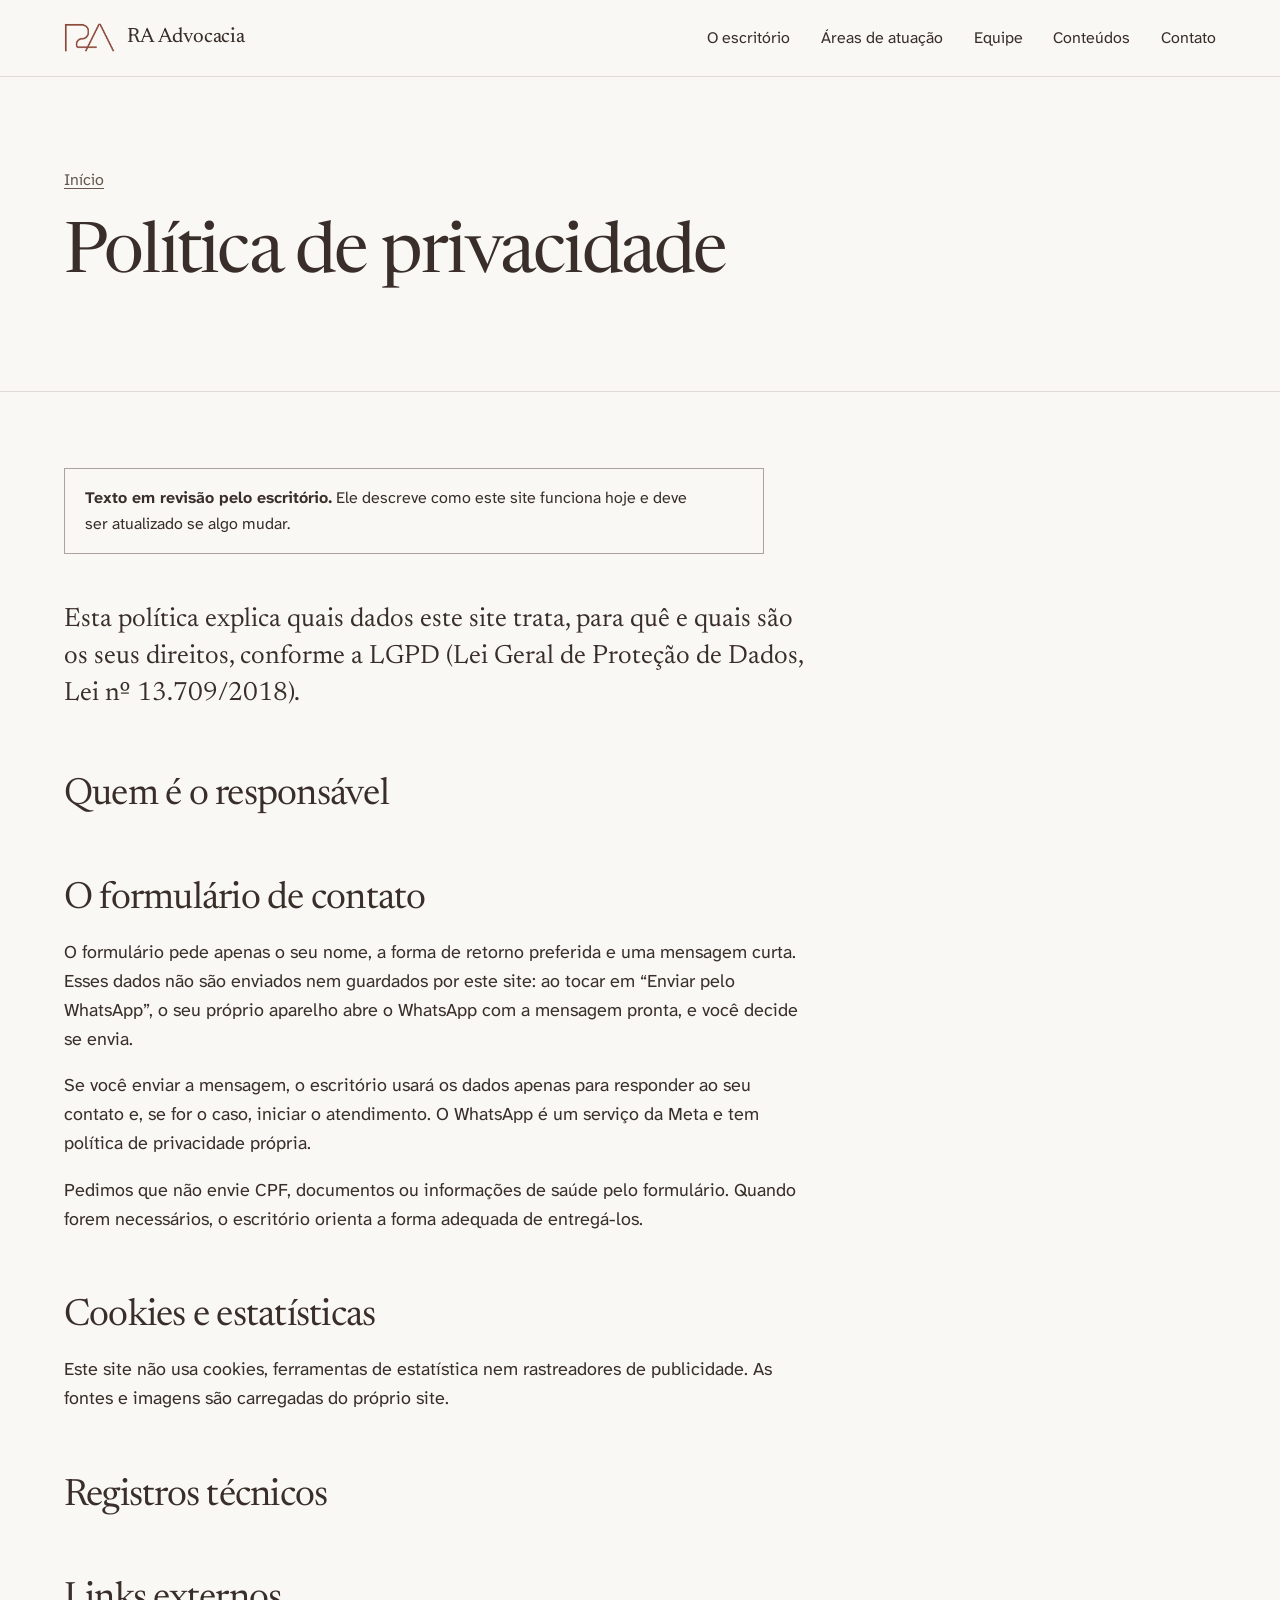
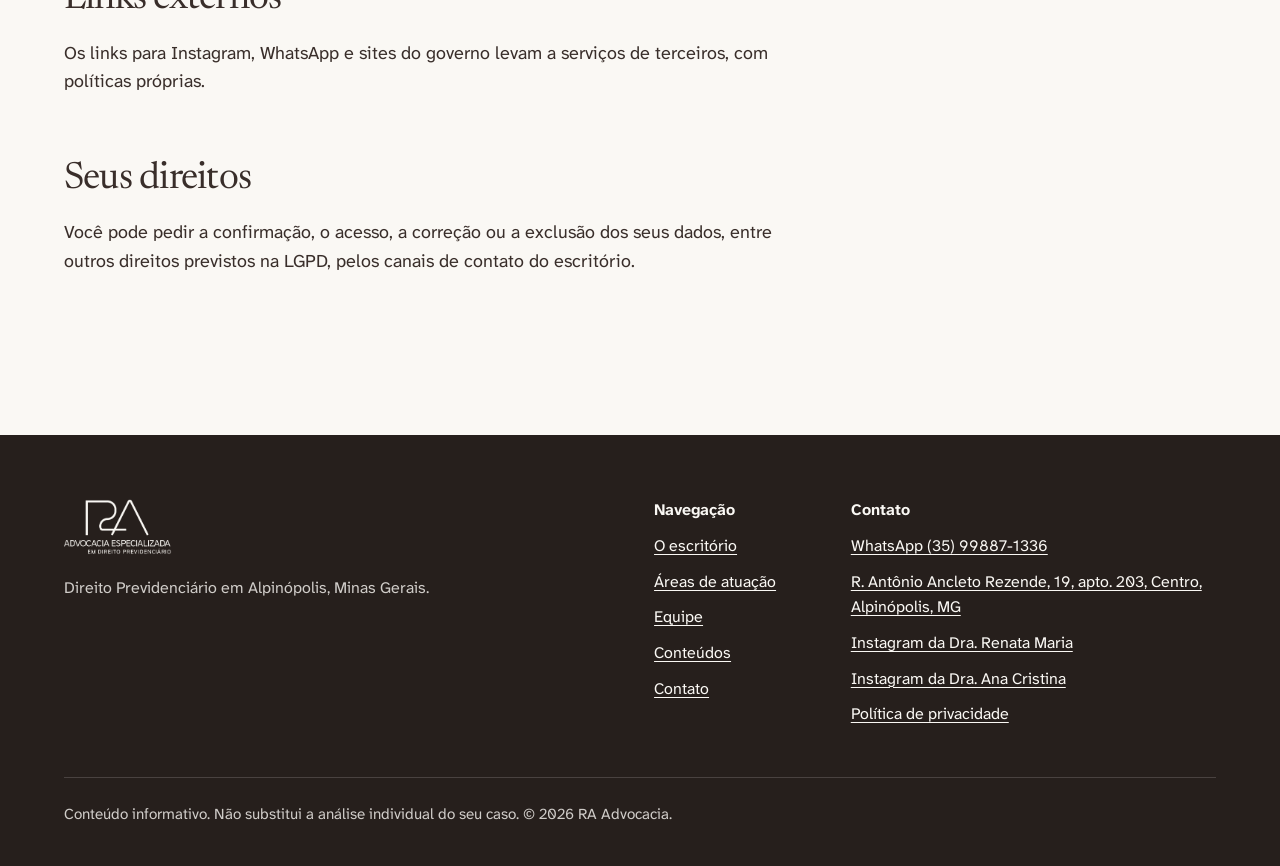
==== commit 4487eaad: "feat: modo ?revisao para pendentes, pagina 404 e links externos em nova aba" ====
--- a/privacidade.html
+++ b/privacidade.html
@@ -14,7 +14,7 @@
 <meta property="og:url" content="https://paparidisbrancher.github.io/ra-advocacia/privacidade.html">
 <meta property="og:image" content="https://paparidisbrancher.github.io/ra-advocacia/assets/img/og-image.jpg">
 <meta name="theme-color" content="#8C4A3C">
-<script>document.documentElement.classList.add("js")</script>
+<script>document.documentElement.classList.add("js");if(/[?&]revisao/.test(location.search))document.documentElement.classList.add("revisao");</script>
 <link rel="icon" href="assets/img/logo-monograma-terracota.png" type="image/png">
 <link rel="preload" href="assets/fonts/newsreader.woff2" as="font" type="font/woff2" crossorigin>
 <link rel="preload" href="assets/fonts/atkinson-hyperlegible-next.woff2" as="font" type="font/woff2" crossorigin>
@@ -61,6 +61,7 @@
   </article>
 </div></div>
 </main>
+<a class="fale" href="index.html#contato">Falar com o escritório</a>
 <footer class="rodape">
   <div class="contido grade">
     <div class="rodape-marca">
@@ -75,10 +76,10 @@
     <div class="rodape-contato">
       <h2>Contato</h2>
       <ul>
-        <li><a href="https://wa.me/5535998871336?text=Ol%C3%A1%2C%20gostaria%20de%20informa%C3%A7%C3%B5es%20sobre%20o%20atendimento.">WhatsApp (35) 99887-1336</a></li>
-        <li><a href="https://maps.google.com/?cid=9352116726334135630">R. Antônio Ancleto Rezende, 19, apto. 203, Centro, Alpinópolis, MG</a></li>
-        <li><a href="https://www.instagram.com/renatamaria.adv/">Instagram da Dra. Renata Maria</a></li>
-        <li><a href="https://www.instagram.com/anafaria.adv/">Instagram da Dra. Ana Cristina</a></li>
+        <li><a href="https://wa.me/5535998871336?text=Ol%C3%A1%2C%20gostaria%20de%20informa%C3%A7%C3%B5es%20sobre%20o%20atendimento." target="_blank" rel="noopener">WhatsApp (35) 99887-1336</a></li>
+        <li><a href="https://maps.google.com/?cid=9352116726334135630" target="_blank" rel="noopener">R. Antônio Ancleto Rezende, 19, apto. 203, Centro, Alpinópolis, MG</a></li>
+        <li><a href="https://www.instagram.com/renatamaria.adv/" target="_blank" rel="noopener">Instagram da Dra. Renata Maria</a></li>
+        <li><a href="https://www.instagram.com/anafaria.adv/" target="_blank" rel="noopener">Instagram da Dra. Ana Cristina</a></li>
         <li><a href="privacidade.html">Política de privacidade</a></li>
       </ul>
     </div>
--- a/assets/site.css
+++ b/assets/site.css
@@ -49,9 +49,14 @@
 .intro { font-size: clamp(1.15rem, 1.08rem + 0.3vw, 1.3rem); color: var(--tinta-2); }
 .pular { position: absolute; left: 8px; top: -60px; background: var(--tinta); color: var(--papel); padding: 10px 16px; z-index: 10; }
 .pular:focus { top: 8px; }
-
-/* Dado a confirmar com o escritório: some quando a classe sai do HTML */
-.pendente { background: rgba(221, 174, 142, 0.32); box-shadow: inset 0 -1px 0 var(--terracota); padding: 0 0.2em; -webkit-box-decoration-break: clone; box-decoration-break: clone; }
+.pular:hover { color: var(--papel); }
+
+/* Dado a confirmar com o escritório: escondido por padrão; aparece ao abrir com ?revisao */
+html:not(.revisao) .pendente,
+html:not(.revisao) p:has(> .pendente:only-child),
+html:not(.revisao) div:has(> dd > .pendente:only-child),
+html:not(.revisao) br:has(+ .pendente) { display: none; }
+.revisao .pendente { background: rgba(221, 174, 142, 0.32); box-shadow: inset 0 -1px 0 var(--terracota); padding: 0 0.2em; -webkit-box-decoration-break: clone; box-decoration-break: clone; }
 
 /* Botões e links de ação */
 .botao {
@@ -64,6 +69,9 @@
 .botao:active { transform: translateY(1px); }
 .botao.claro { background: var(--pessego); color: var(--noite); }
 .botao.claro:hover { background: #E9C3A7; color: var(--noite); }
+/* Ação secundária no bloco escuro: o botão cheio da seção é o do formulário */
+.botao.contorno { background: transparent; color: var(--papel); box-shadow: inset 0 0 0 1px var(--pessego); }
+.botao.contorno:hover { background: rgba(221, 174, 142, 0.14); color: var(--papel); }
 .link-acao { display: inline-flex; align-items: center; gap: 12px; min-height: 48px; color: var(--tinta); font-weight: 700; text-decoration: none; }
 .link-acao::after { content: ""; width: 9px; height: 9px; border-top: 2px solid currentColor; border-right: 2px solid currentColor; rotate: 45deg; transition: translate 250ms var(--suave); }
 @media (hover: hover) {
@@ -120,6 +128,34 @@
 @media (max-width: 900px) {
   .hero h1, .hero-apoio { grid-column: 1 / -1; }
   .hero-foto .legenda { text-align: left; }
+}
+
+/* Celular: a primeira tela abre com a foto das sócias em tela cheia e o texto por cima.
+   Sem barra fixa no rodapé, então o botão do WhatsApp fica no hero. 77px = altura do cabeçalho. */
+@media (max-width: 899px) {
+  .hero {
+    display: flex; flex-direction: column; padding-top: 0; background: var(--noite); color: var(--papel);
+    min-height: calc(100svh - 77px - env(safe-area-inset-bottom));
+  }
+  .hero :focus-visible { outline-color: var(--pessego); }
+  /* figure "some" da árvore de layout para a foto subir e a legenda descer para depois do texto */
+  .hero-foto { display: contents; }
+  .hero-foto picture { order: -1; flex: 1; display: flex; position: relative; }
+  .hero-foto img { width: 100%; min-height: 133vw; max-height: none; object-fit: cover; object-position: 55% 18%; background: var(--noite); }
+  .hero-foto picture::after {
+    content: ""; position: absolute; inset: 45% 0 0; pointer-events: none;
+    background: linear-gradient(to bottom, rgba(47, 38, 35, 0), var(--noite));
+  }
+  .hero-texto { position: relative; z-index: 1; margin-top: -132px; padding-bottom: 24px; }
+  .hero h1 { color: var(--papel); font-size: clamp(2.3rem, 9vw, 3.2rem); }
+  .hero-apoio p { color: rgba(250, 248, 244, 0.86); }
+  .hero .botao { background: var(--pessego); color: var(--noite); }
+  .hero .link-acao { color: var(--papel); }
+  .hero-foto .legenda { order: 1; color: rgba(250, 248, 244, 0.72); margin: 0; padding-bottom: 32px; }
+}
+@media (max-width: 899px) and (prefers-reduced-motion: no-preference) {
+  .hero-texto { animation: hero-sobe 600ms var(--suave) both; }
+  @keyframes hero-sobe { from { opacity: 0; transform: translateY(16px); } }
 }
 
 /* O escritório: texto e foto em colunas desiguais */
@@ -270,7 +306,7 @@
 .lateral p { margin: 0 0 14px; }
 .lateral-titulo { font-weight: 700; }
 .lateral-tel { font: 400 1.75rem/1.1 var(--serif); color: var(--tinta); text-decoration: none; }
-@media (max-width: 900px) { .interna .contido > * { grid-column: 1 / -1; } .interna .contido > .lateral { display: none; } }
+@media (max-width: 900px) { .interna .contido > * { grid-column: 1 / -1; } .interna .contido > .lateral { grid-column: 1 / -1; grid-row: auto; order: 1; position: static; margin-top: 56px; } }
 
 /* Rodapé */
 .rodape { background: var(--noite-2); color: rgba(250, 248, 244, 0.8); padding-block: 64px 40px; font-size: 1rem; }
@@ -292,3 +328,30 @@
   html { scroll-behavior: auto; }
   *, *::before, *::after { animation: none !important; transition: none !important; }
 }
+
+/* Vídeos (só baixam ao dar play) */
+.videos-lista { list-style: none; margin: 32px 0 20px; padding: 0 0 12px; display: grid; grid-auto-flow: column; grid-auto-columns: clamp(220px, 22vw, 270px); gap: 18px; overflow-x: auto; scroll-snap-type: x mandatory; }
+.videos-lista li { scroll-snap-align: start; }
+.videos-lista figure { margin: 0; }
+.videos-lista video { display: block; width: 100%; height: auto; aspect-ratio: 9 / 16; object-fit: cover; background: var(--tinta); }
+.videos-lista figcaption { margin-top: 10px; font-size: 1rem; line-height: 1.4; }
+.videos-lista figcaption span { display: block; font-size: 0.875rem; color: var(--tinta-2); }
+
+/* Atalho fixo para o contato (o JS mostra fora do topo e dos blocos de contato) */
+.fale {
+  position: fixed; z-index: 5; right: max(16px, env(safe-area-inset-right)); bottom: max(16px, env(safe-area-inset-bottom));
+  display: inline-flex; align-items: center; min-height: 48px; padding: 0 20px;
+  background: var(--tinta); color: var(--papel); font: 700 1rem/1.2 var(--sans); text-decoration: none;
+  box-shadow: inset 0 0 0 1px rgba(221, 174, 142, 0.45), 0 6px 18px rgba(47, 38, 35, 0.16);
+  transition: opacity 220ms cubic-bezier(0.23, 1, 0.32, 1), translate 220ms cubic-bezier(0.23, 1, 0.32, 1), visibility 0s, background-color 200ms ease, scale 120ms ease-out;
+}
+.fale:hover { background: var(--noite-2); color: var(--papel); }
+.fale:active { scale: 0.97; }
+.js .fale:not(.visivel) {
+  opacity: 0; translate: 0 12px; visibility: hidden; pointer-events: none;
+  transition: opacity 150ms ease-out, translate 150ms ease-out, visibility 0s 150ms;
+}
+@media (prefers-reduced-motion: reduce) { .js .fale:not(.visivel) { translate: none; } }
+@media print { .fale { display: none; } }
+/* O foco cai nos controles nativos do player; o anel vai no vídeo inteiro */
+.videos-lista video:focus { outline: 3px solid var(--terracota); outline-offset: 3px; }
